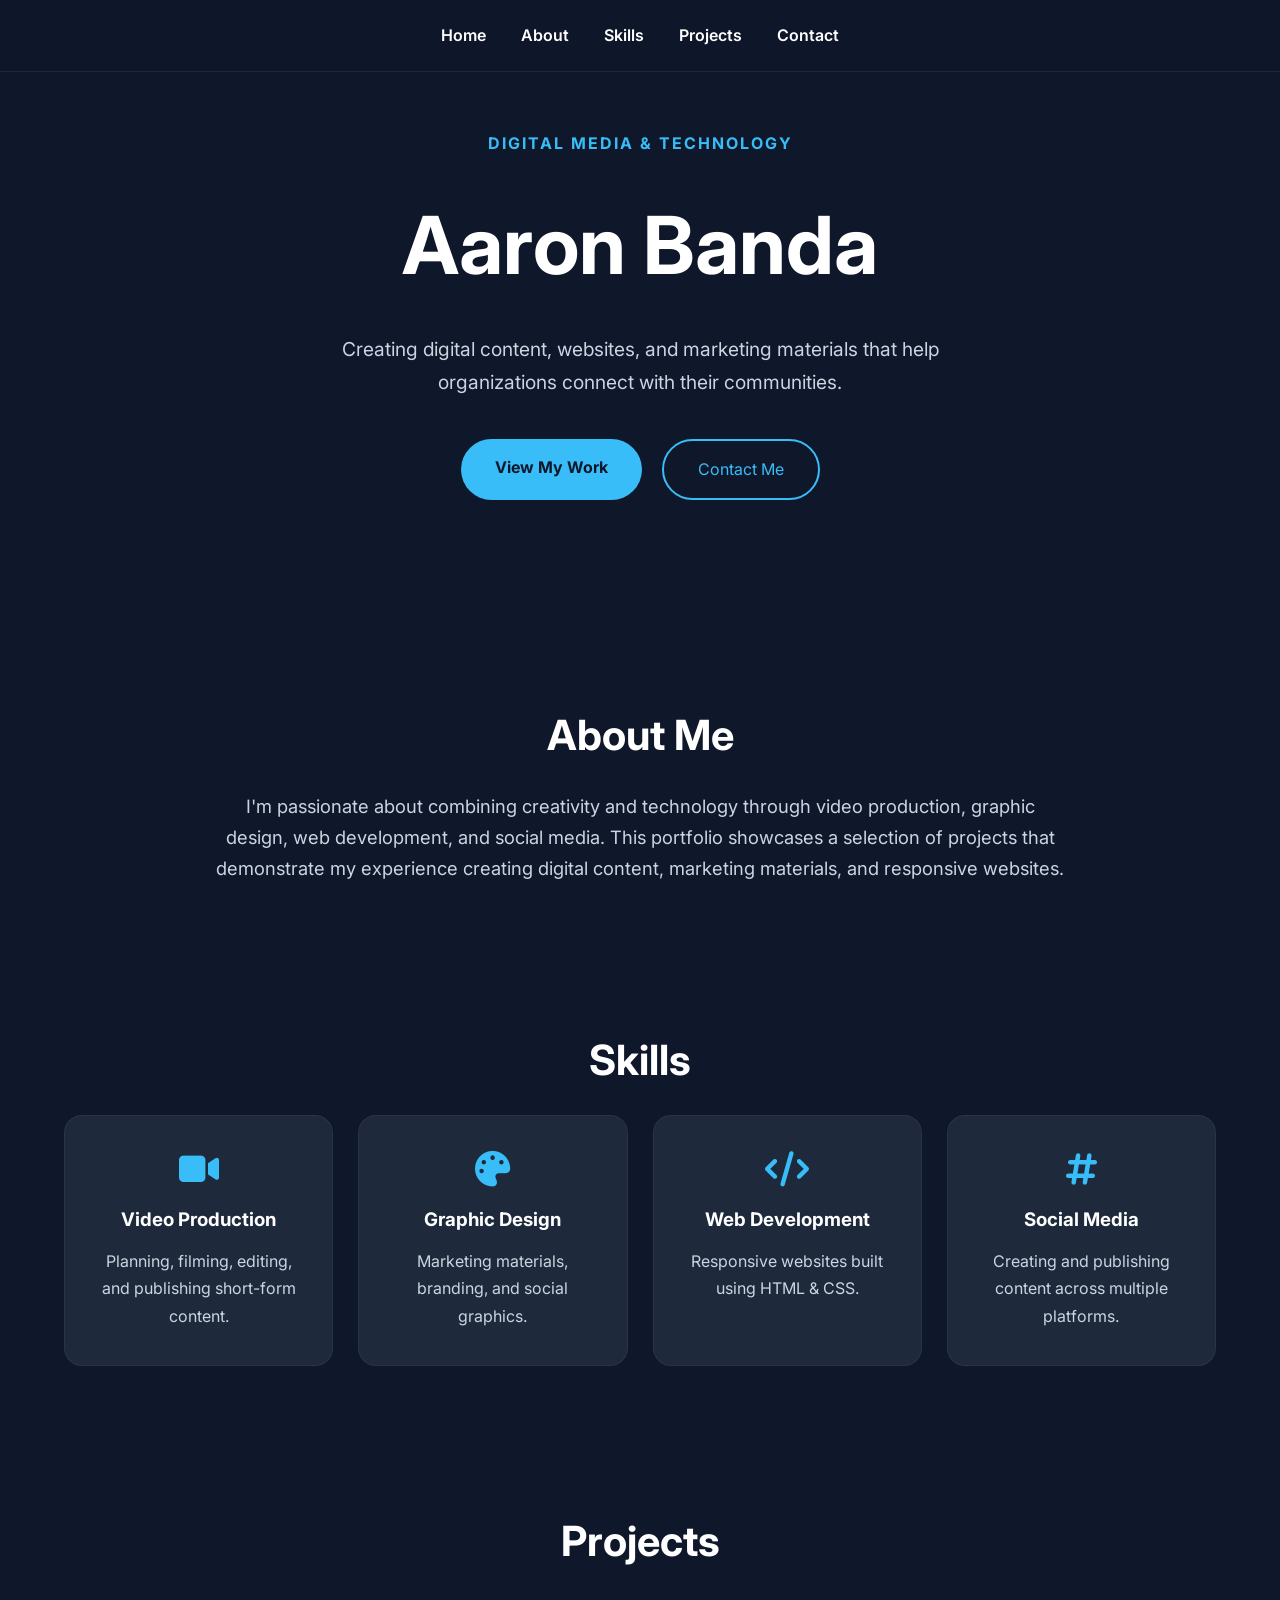
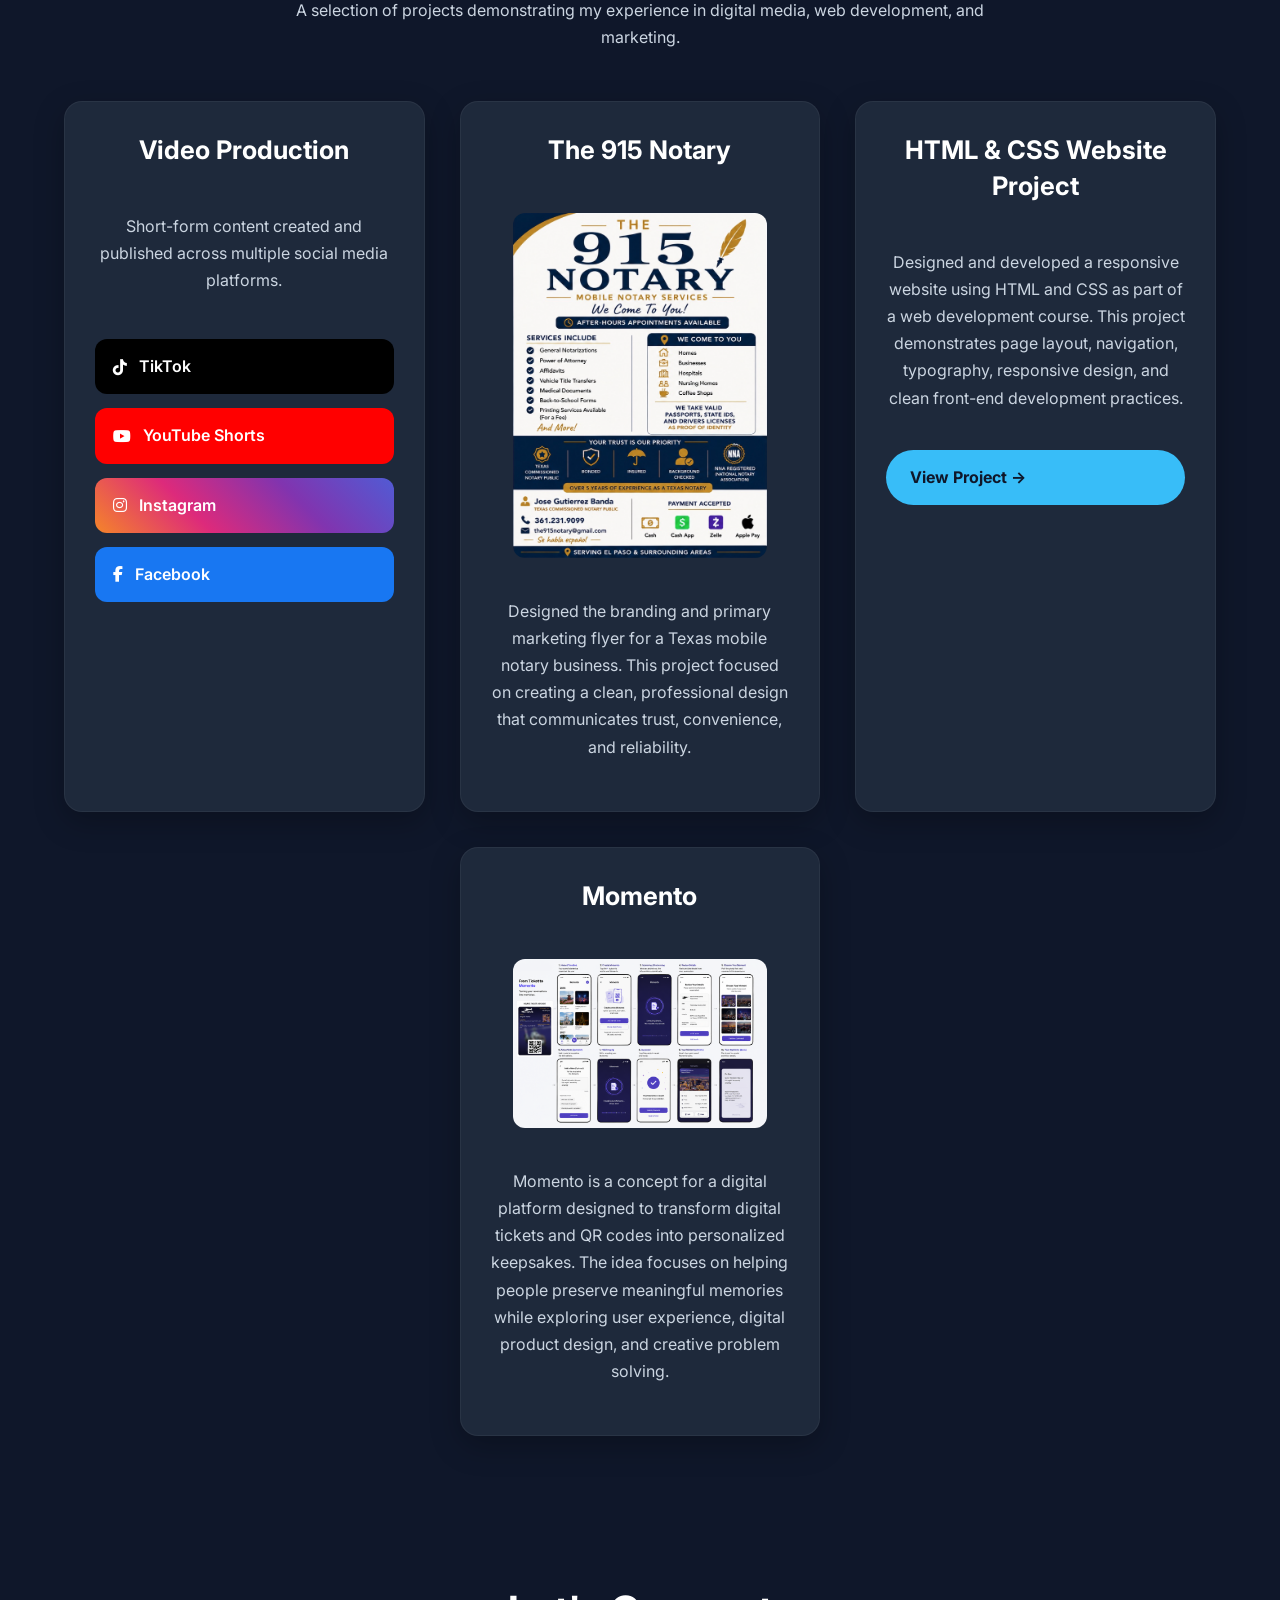
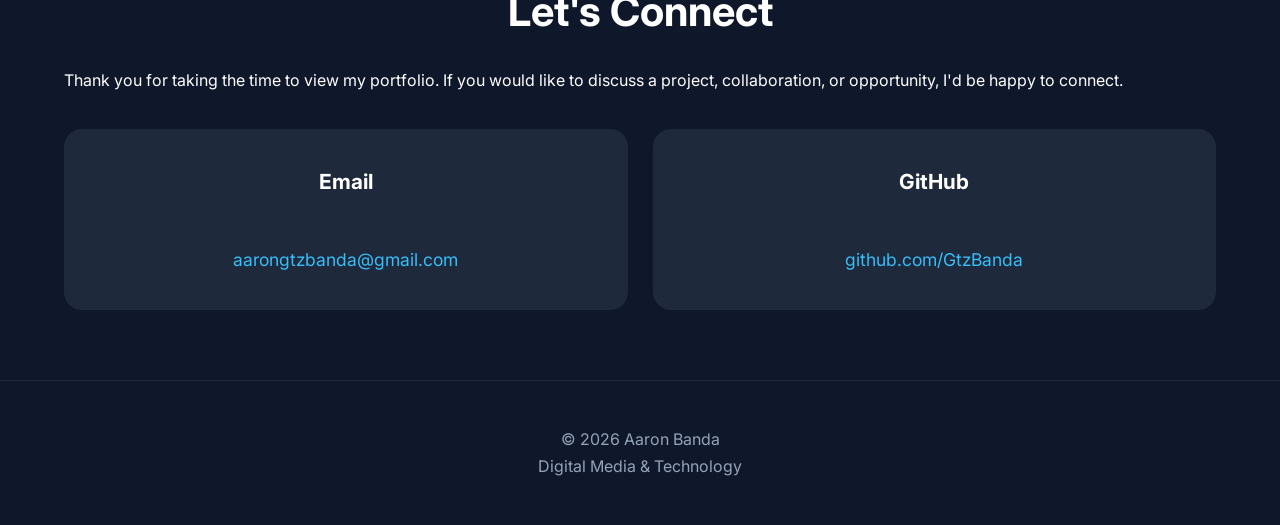
==== index.html @ c4bbfb9a "Final portfolio update" ====
<!DOCTYPE html>
<html lang="en">

<head>

    <meta charset="UTF-8">
    <meta name="viewport" content="width=device-width, initial-scale=1.0">

    <title>Aaron Banda | Digital Media & Technology</title>

    <link rel="stylesheet" href="style.css">

    <!-- Google Font -->
    <link rel="preconnect" href="https://fonts.googleapis.com">
    <link rel="preconnect" href="https://fonts.gstatic.com" crossorigin>

    <link href="https://fonts.googleapis.com/css2?family=Inter:wght@300;400;500;600;700;800&display=swap" rel="stylesheet">

    <!-- Font Awesome -->
    <link rel="stylesheet"
        href="https://cdnjs.cloudflare.com/ajax/libs/font-awesome/6.7.2/css/all.min.css">

</head>

<body>

<header>

    <nav class="navbar">

        <ul class="nav-links">

            <li><a href="#home">Home</a></li>

            <li><a href="#about">About</a></li>

            <li><a href="#skills">Skills</a></li>

            <li><a href="#projects">Projects</a></li>

            <li><a href="#contact">Contact</a></li>

        </ul>

    </nav>

</header>


<!-- ========================= -->
<!-- HERO -->
<!-- ========================= -->

<section id="home" class="hero">

    <div class="hero-content">

        <p class="hero-tag">

            DIGITAL MEDIA & TECHNOLOGY

        </p>

        <h1>

            Aaron Banda

        </h1>

        <p class="hero-description">

            Creating digital content, websites, and marketing materials
            that help organizations connect with their communities.

        </p>

        <div class="hero-buttons">

            <a href="#projects" class="btn-primary">

                View My Work

            </a>

            <a href="#contact" class="btn-secondary">

                Contact Me

            </a>

        </div>

    </div>

</section>


<!-- ========================= -->
<!-- ABOUT -->
<!-- ========================= -->

<section id="about" class="section">

    <div class="container">

        <h2>

            About Me

        </h2>

        <p class="about-text">

            I'm passionate about combining creativity and technology
            through video production, graphic design, web development,
            and social media. This portfolio showcases a selection of
            projects that demonstrate my experience creating digital
            content, marketing materials, and responsive websites.

        </p>

    </div>

</section>


<!-- ========================= -->
<!-- SKILLS -->
<!-- ========================= -->

<section id="skills" class="section">

<div class="container">

<h2>

Skills

</h2>

<div class="skills-grid">

<div class="skill-card">

<i class="fa-solid fa-video"></i>

<h3>Video Production</h3>

<p>

Planning, filming, editing,
and publishing short-form content.

</p>

</div>

<div class="skill-card">

<i class="fa-solid fa-palette"></i>

<h3>Graphic Design</h3>

<p>

Marketing materials,
branding, and social graphics.

</p>

</div>

<div class="skill-card">

<i class="fa-solid fa-code"></i>

<h3>Web Development</h3>

<p>

Responsive websites
built using HTML & CSS.

</p>

</div>

<div class="skill-card">

<i class="fa-solid fa-hashtag"></i>

<h3>Social Media</h3>

<p>

Creating and publishing
content across multiple platforms.

</p>

</div>

</div>

</div>

</section>


<!-- ========================= -->
<!-- PROJECTS -->
<!-- ========================= -->

<section id="projects" class="section">

<div class="container">

<h2>

Projects

</h2>

<p class="section-intro">

A selection of projects demonstrating my experience
in digital media, web development, and marketing.

</p>

<div class="projects-grid">

<!-- VIDEO PROJECT -->

<div class="project-card">

<h3>

 Video Production

</h3>

<p>

Short-form content created and published across
multiple social media platforms.

</p>

<div class="platform-links">

<a class="tiktok"
href="https://www.tiktok.com/@aaronbanda10/video/7492955878044323102"
target="_blank">

<i class="fa-brands fa-tiktok"></i>

TikTok

</a>

<a class="youtube"
href="https://www.youtube.com/shorts/7Bnrv70M-OU"
target="_blank">

<i class="fa-brands fa-youtube"></i>

YouTube Shorts

</a>

<a class="instagram"
href="https://www.instagram.com/tv/CZaJv6SqbjF/"
target="_blank">

<i class="fa-brands fa-instagram"></i>

Instagram

</a>

<a class="facebook"
href="https://www.facebook.com/gutierrezbanda/videos/juanes-la-camisa-negra-juanes-lacamisanegra-guitarcover-basscover-ukulelecover-a/296521766412196/?mibextid=wwXIfr&rdid=jMNArOCUU3RMzZvc"
target="_blank">

<i class="fa-brands fa-facebook-f"></i>

Facebook

</a>

</div>

</div>
<!-- ========================= -->
<!-- THE 915 NOTARY -->
<!-- ========================= -->

<div class="project-card">

    <h3>

        The 915 Notary

    </h3>

    <img src="images/graphics/notary-flyer.jpg"
     class="project-image preview-image"
     alt="The 915 Notary Flyer">

    <p>

        Designed the branding and primary marketing
        flyer for a Texas mobile notary business.
        This project focused on creating a clean,
        professional design that communicates trust,
        convenience, and reliability.

    </p>

</div>


<!-- ========================= -->
<!-- PERSONAL LANDING PAGE -->
<!-- ========================= -->

<div class="project-card">

    <h3>

        HTML & CSS Website Project

    </h3>

    <p>

        Designed and developed a responsive website using HTML and CSS as part of a web development course. This project demonstrates page layout, navigation, typography, responsive design, and clean front-end development practices.
        
        </p>

    <a
        class="project-button"
        href="https://gtzbanda.github.io/cmpa-3304-portfolio/week-04-exercise-02/"
        target="_blank">

        View Project →

    </a>

</div>


<!-- ========================= -->
<!-- MUSIC KNOWLEDGE BASE -->
<!-- ========================= -->

<div class="project-card">

    <h3>

        Momento

    </h3>

    <img src="images/graphics/momento-project.jpg"
     class="project-image preview-image"
     alt="Momento Project">

    <p>

        Momento is a concept for a digital platform designed to transform digital tickets and QR codes into personalized keepsakes. The idea focuses on helping people preserve meaningful memories while exploring user experience, digital product design, and creative problem solving.

    </p>

</div>

</div>

</div>

</section>


<!-- ========================= -->
<!-- CONTACT -->
<!-- ========================= -->

<section
id="contact"
class="section">

<div class="container">

<h2>

Let's Connect

</h2>

<p>

Thank you for taking the time to
view my portfolio.

If you would like to discuss a project,
collaboration, or opportunity,
I'd be happy to connect.

</p>

<div class="contact-links">

<p>

<strong>Email</strong><br>

<a href="mailto:"aarongtzbanda@gmail.com">

aarongtzbanda@gmail.com

</a>

</p>

<p>

<strong>GitHub</strong><br>

<a
href="https://github.com/GtzBanda"
target="_blank">

github.com/GtzBanda

</a>

</p>

</div>

</div>

</section>


<footer>

<div class="container">

<p>

© 2026 Aaron Banda

<br>

Digital Media & Technology

</p>

</div>

</footer>

</section>

<div id="flyerPreview">

    <img
        src="images/graphics/notary-flyer.jpg"
        alt="Preview">

</div>

<script src="script.js"></script>

</body>

</html>
---- style.css ----
/* =====================================================
   AARON BANDA PORTFOLIO
   PART 1
===================================================== */

*{
    margin:0;
    padding:0;
    box-sizing:border-box;
    scroll-behavior:smooth;
}

body{

    font-family:'Inter',sans-serif;

    background:#0f172a;

    color:white;

    line-height:1.7;

}

img{

    display:block;

    max-width:100%;

}

a{

    text-decoration:none;

}

.container{

    width:90%;

    max-width:1200px;

    margin:auto;

}

.section{

    padding:70px 0;

}


/* =========================
   NAVIGATION
========================= */

header{

    position:fixed;

    top:0;

    left:0;

    width:100%;

    z-index:1000;

    background:rgba(15,23,42,.90);

    backdrop-filter:blur(10px);

    border-bottom:1px solid rgba(255,255,255,.08);

}

.navbar{

    max-width:1200px;

    margin:auto;

    display:flex;

    justify-content:center;

    align-items:center;

    padding:22px;

}

.logo{

    font-size:1.4rem;

    font-weight:700;

}

.nav-links{

    display:flex;

    list-style:none;

    gap:35px;

}

.nav-links a{

    color:white;

    transition:.3s;

}

.nav-links a:hover{

    color:#38bdf8;

}


/* =========================
   HERO
========================= */

.hero{

    min-height:70vh;

    display:flex;

    justify-content:center;

    align-items:center;

    text-align:center;

}

.hero-content{

    max-width:760px;

}

.hero-tag{

    color:#38bdf8;

    font-weight:700;

    letter-spacing:2px;

    margin-bottom:20px;

}

.hero h1{

    font-size:5rem;

    margin-bottom:20px;

}

.hero-description{

    color:#cbd5e1;

    font-size:1.2rem;

    margin-bottom:40px;

}


/* =========================
   BUTTONS
========================= */

.hero-buttons{

    display:flex;

    justify-content:center;

    gap:20px;

}

.btn-primary{

    background:#38bdf8;

    color:#0f172a;

    padding:15px 34px;

    border-radius:50px;

    font-weight:700;

    transition:.3s;

}

.btn-primary:hover{

    transform:translateY(-4px);

}

.btn-secondary{

    border:2px solid #38bdf8;

    color:#38bdf8;

    padding:15px 34px;

    border-radius:50px;

    transition:.3s;

}

.btn-secondary:hover{

    background:#38bdf8;

    color:#0f172a;

}


/* =========================
   ABOUT
========================= */

.about-text{

    max-width:850px;

    margin:0 auto;

    text-align:center;

    font-size:1.15rem;

    color:#cbd5e1;

}


/* =========================
   SKILLS
========================= */

.skills-grid{

    display:grid;

    grid-template-columns:repeat(auto-fit,minmax(240px,1fr));

    gap:25px;

}

.skill-card{

    background:#1e293b;

    padding:35px;

    border-radius:18px;

    text-align:center;

    transition:.3s;

}

.skill-card:hover{

    transform:translateY(-8px);

}

.skill-card i{

    font-size:2.2rem;

    color:#38bdf8;

    margin-bottom:18px;

}

.skill-card h3{

    margin-bottom:12px;

}

.skill-card p{

    color:#cbd5e1;

}
/* =========================
   PROJECTS
========================= */

.section-intro{

    color:#cbd5e1;

    max-width:700px;

    margin:0 auto 50px;

    text-align:center;

}

.projects-grid{

    display:grid;

    grid-template-columns:repeat(auto-fit,minmax(340px,1fr));

    gap:35px;

    align-items:stretch;

}
.project-card{

    background:#1e293b;

    border-radius:18px;

    padding:30px;

    display:flex;

    flex-direction:column;

    box-shadow:0 10px 30px rgba(0,0,0,.25);

    transition:.3s;

    overflow: visible;

}

.project-card:hover{

    transform:translateY(-8px) scale(1.03);

    z-index:100;

}

.project-card h3{

    margin-bottom:25px;

    font-size:1.6rem;

    text-align:center;

    line-height:1.4;

}

.project-card p{

    color:#cbd5e1;

    margin:20px 0;

    text-align:center;

}

.project-image{

    width:85%;

    margin:20px auto;

    display:block;

    border-radius:12px;

    transition:transform .35s ease;

    cursor:pointer;

}
.project-image:hover{

    transform:scale(1.4);

    position:relative;

    z-index:999;

    box-shadow:0 20px 40px rgba(0,0,0,.5);

}



/* =========================
   TAGS
========================= */

.project-tags{

    display:flex;

    flex-wrap:wrap;

    gap:10px;

    margin-top:20px;

}

.project-tags span{

    background:#334155;

    padding:8px 14px;

    border-radius:30px;

    font-size:.85rem;

}


/* =========================
   SOCIAL BUTTONS
========================= */

.platform-links{

    display:flex;

    flex-direction:column;
    
    

    gap:14px;

    margin-top:25px;

}

.platform-links a{

    display:flex;

    align-items:center;

    gap:12px;

    color:white;

    padding:14px 18px;

    border-radius:12px;

    font-weight:600;

    transition:.25s;

}

.platform-links a:hover{

    transform:translateX(8px);

}

.tiktok{

    background:#000000;

}

.youtube{

    background:#ff0000;

}

.instagram{

    background:linear-gradient(
        45deg,
        #f58529,
        #dd2a7b,
        #8134af,
        #515bd4
    );

}

.facebook{

    background:#1877F2;

}


/* =========================
   WEBSITE BUTTONS
========================= */

.project-button{

    display:inline-block;

    margin-top:18px;

    background:#38bdf8;

    color:#0f172a;

    padding:14px 24px;

    border-radius:40px;

    font-weight:700;

    transition:.3s;

}

.project-button:hover{

    transform:translateY(-4px);

}


/* =========================
   CONTACT
========================= */

.contact-links{

    margin-top:35px;

    display:grid;

    grid-template-columns:repeat(auto-fit,minmax(250px,1fr));

    gap:25px;

}

.contact-links p{

    background:#1e293b;

    padding:35px;

    border-radius:18px;

    text-align:center;

}

.contact-links strong{

    display:block;

    margin-bottom:18px;

    font-size:1.3rem;

}

.contact-links a{

    color:#38bdf8;

    text-decoration:none;

    font-size:1.1rem;

}

.contact-links a{

    color:#38bdf8;

}


/* =========================
   FOOTER
========================= */

footer{

    text-align:center;

    padding:45px 20px;

    border-top:1px solid rgba(255,255,255,.08);

    color:#94a3b8;

}


/* =========================
   MOBILE
========================= */

@media (max-width:900px){

    .navbar{

        flex-direction:column;

        gap:20px;

    }

    .nav-links{

        flex-wrap:wrap;

        justify-content:center;

        gap:18px;

    }

    .hero h1{

        font-size:3rem;

    }

    .hero-buttons{

        flex-direction:column;

    }

    .projects-grid{

        grid-template-columns:1fr;

    }

    .skills-grid{

        grid-template-columns:1fr;

    }

    .contact-links{

        grid-template-columns:1fr;

    }

}
/* ==========================================
   FINAL POLISH
========================================== */

html{

    scroll-padding-top:90px;

}

h2{

    font-size:2.6rem;

    margin-bottom:20px;

    position:relative;

    display:inline-block;

    text-align:center;

    width:100%;

}

    content:"";

    position:absolute;

    left:0;

    bottom:-8px;

    width:70px;

    height:4px;

    background:#38bdf8;

    border-radius:20px;

}

.section{

    animation:fadeUp .8s ease;

}

@keyframes fadeUp{

    from{

        opacity:0;

        transform:translateY(30px);

    }

    to{

        opacity:1;

        transform:translateY(0);

    }

}

.project-card,
.skill-card{

    border:1px solid rgba(255,255,255,.05);

}

.project-card:hover,
.skill-card:hover{

    box-shadow:0 20px 40px rgba(0,0,0,.35);

}

.nav-links a{

    font-weight:600;

}

.hero-description{

    max-width:650px;

    margin:auto;

}

.hero-buttons{

    margin-top:40px;

}

.project-card img{

    transition:.3s;

}

.project-card:hover img{

    transform:scale(1.02);

}

::selection{

    background:#38bdf8;

    color:#0f172a;

}
.projects-grid .project-card:last-child{

    grid-column:2;

}

#flyerPreview{

    display:none;

    position:fixed;

    top:0;
    left:0;

    width:100%;
    height:100%;

    background:rgba(0,0,0,.8);

    justify-content:center;

    align-items:center;

    z-index:99999;

    pointer-events:none;

}

#flyerPreview img{

    width:70%;

    max-width:900px;

    max-height:90vh;

    object-fit:contain;

    border-radius:12px;

    box-shadow:0 20px 60px rgba(0,0,0,.6);

}
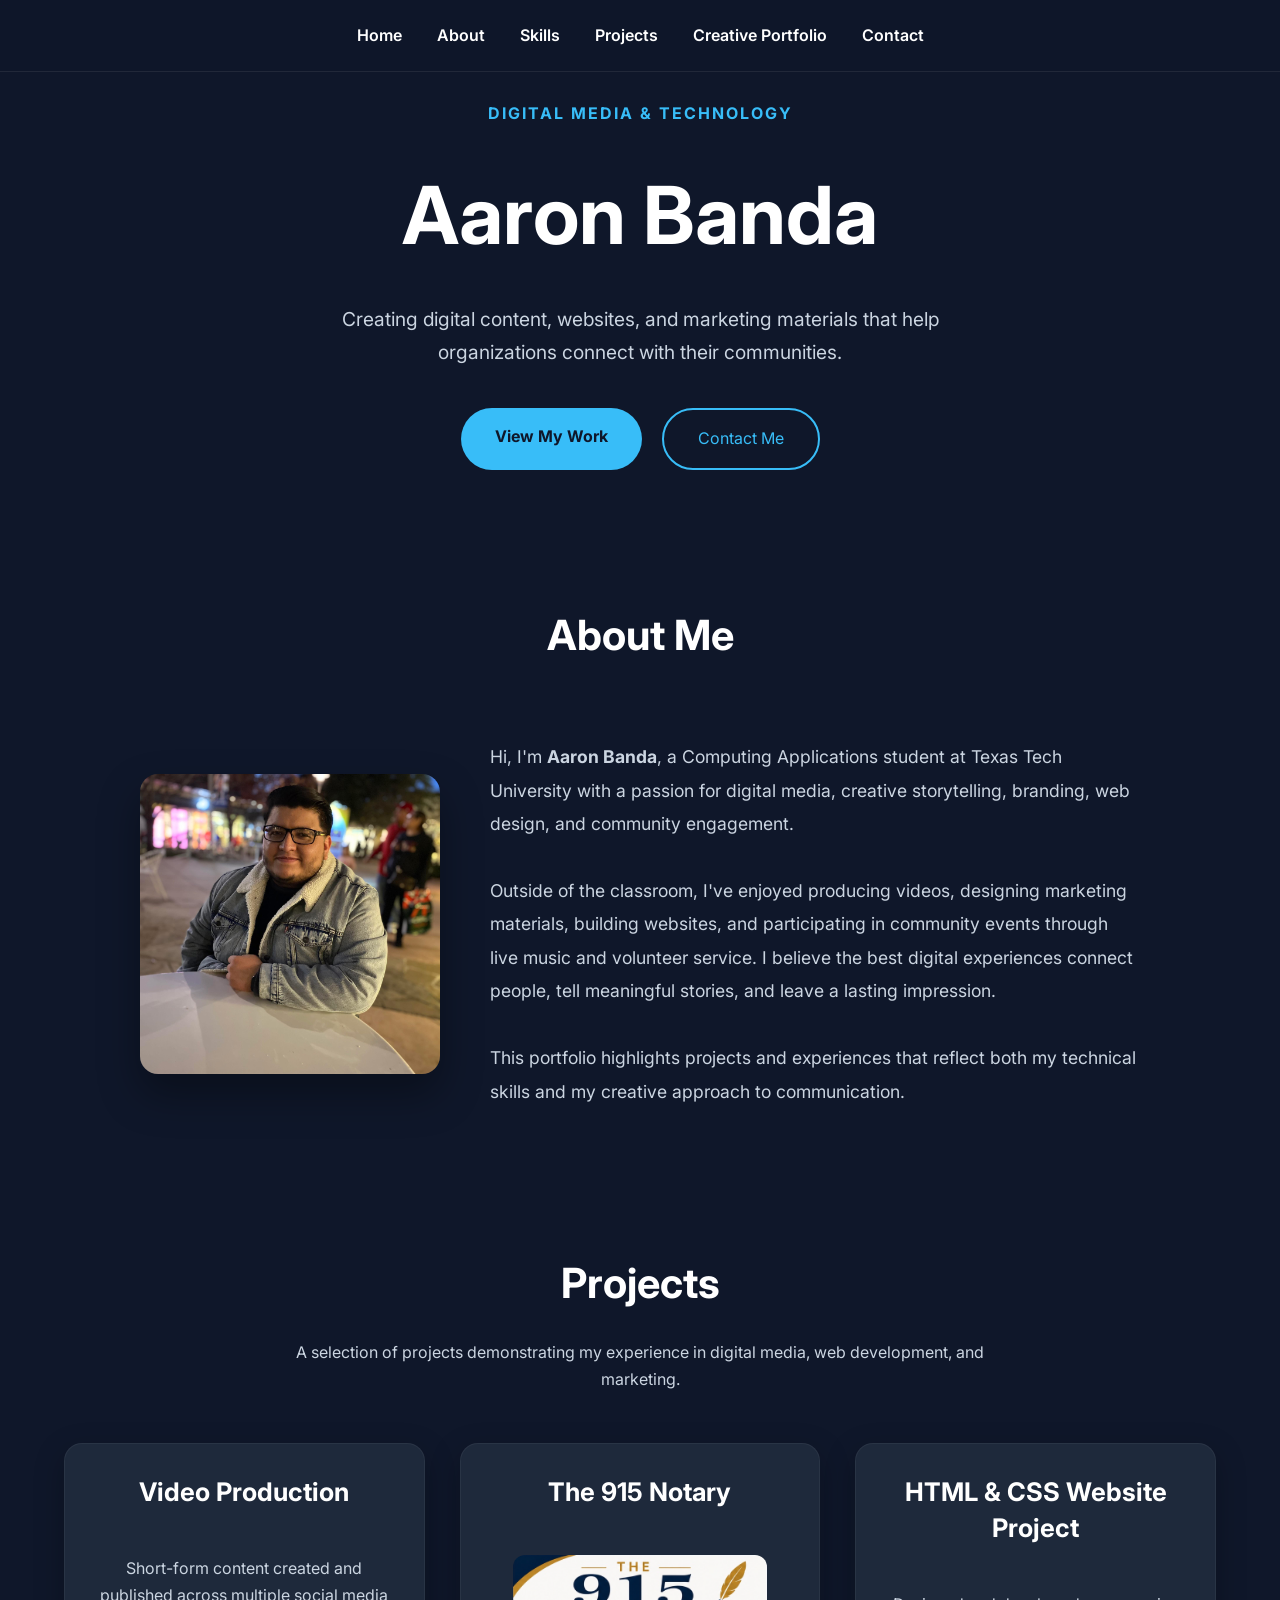
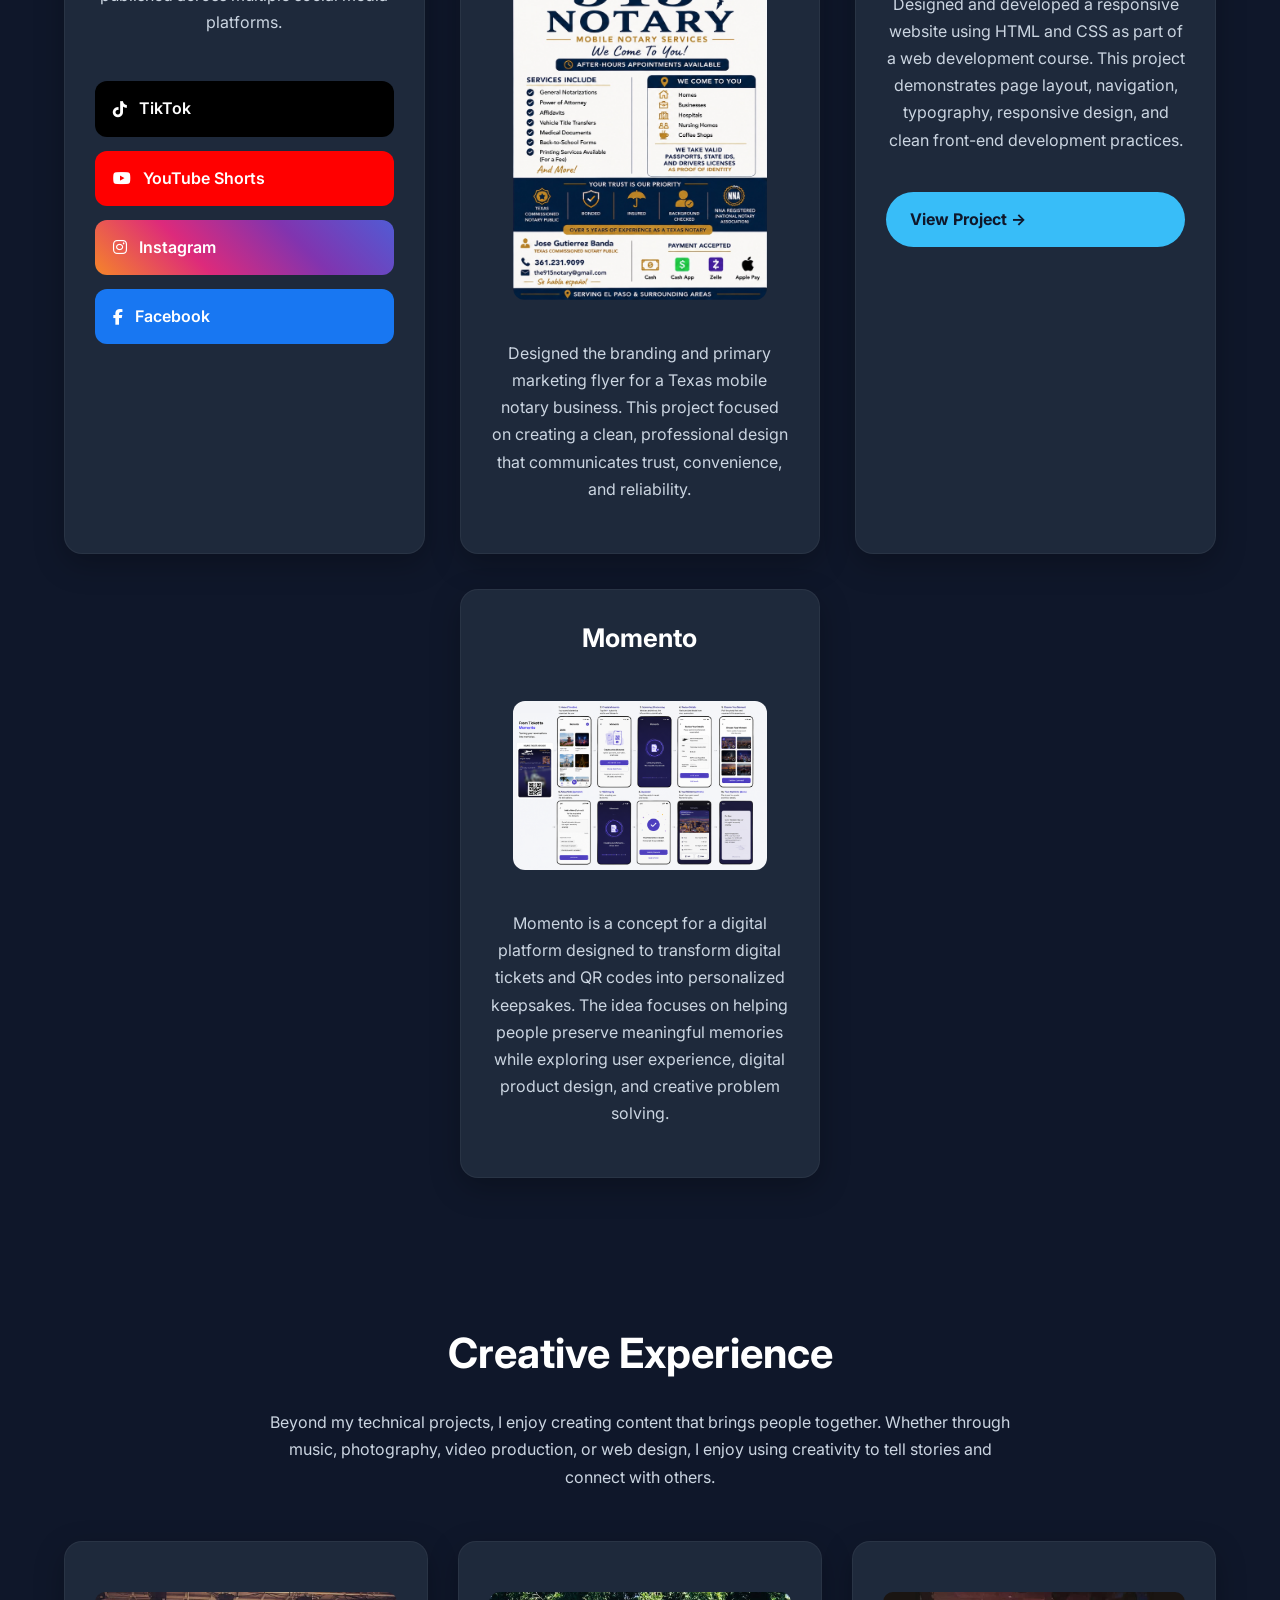
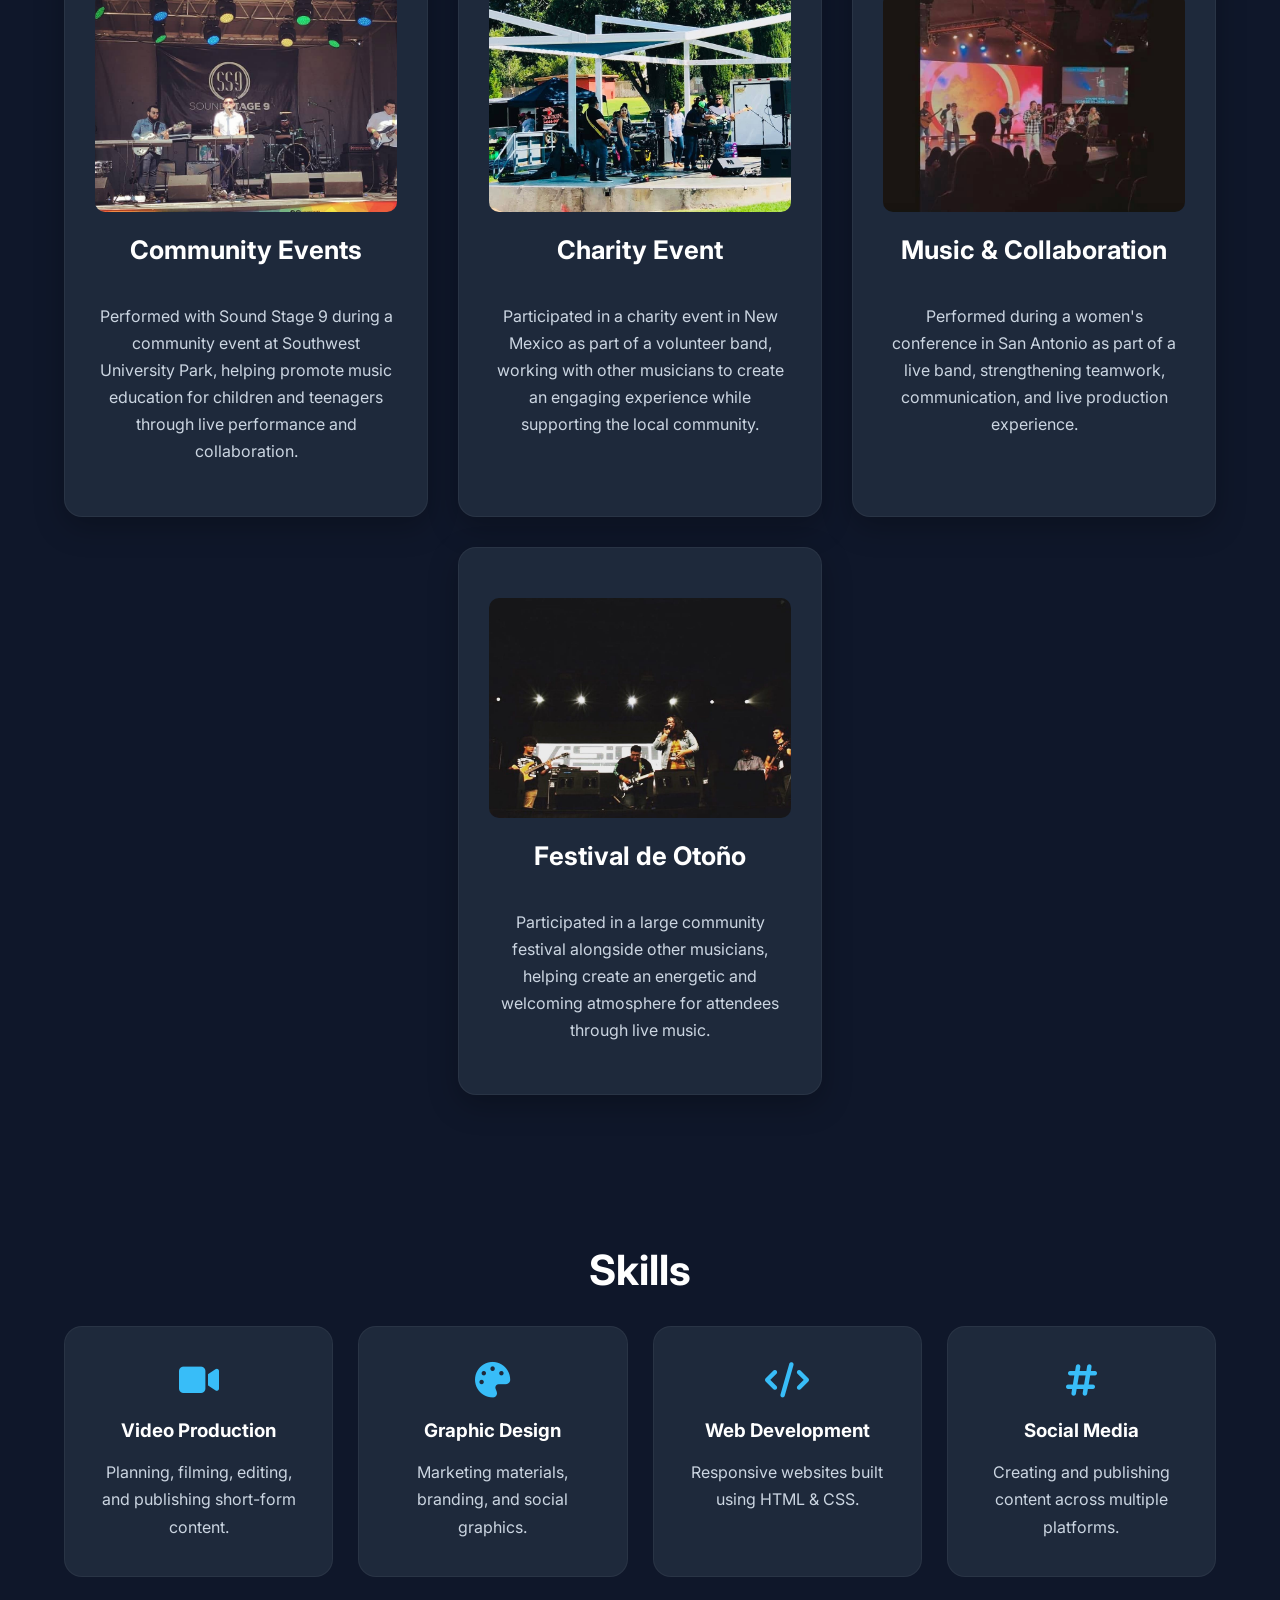
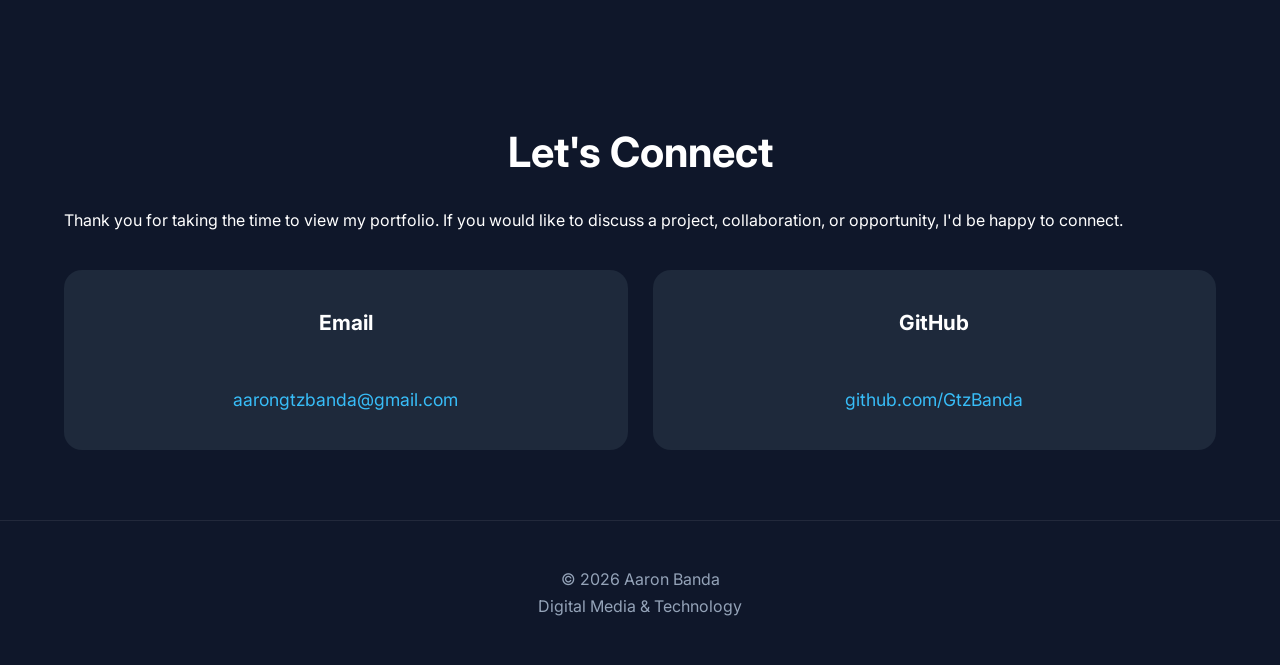
==== commit ba6e818c: "Updated portfolio" ====
--- a/index.html
+++ b/index.html
@@ -38,6 +38,8 @@
 
             <li><a href="#projects">Projects</a></li>
 
+            <li><a href="#creative">Creative Portfolio</a></li>
+
             <li><a href="#contact">Contact</a></li>
 
         </ul>
@@ -103,108 +105,42 @@
 
     <div class="container">
 
-        <h2>
-
-            About Me
-
-        </h2>
-
-        <p class="about-text">
-
-            I'm passionate about combining creativity and technology
-            through video production, graphic design, web development,
-            and social media. This portfolio showcases a selection of
-            projects that demonstrate my experience creating digital
-            content, marketing materials, and responsive websites.
-
-        </p>
+        <h2>About Me</h2>
+
+        <div class="about-content">
+
+            <div class="about-image">
+
+                <img src="images/graphics/profile-pci.JPG" alt="Aaron Banda">
+
+            </div>
+
+            <div class="about-info">
+
+                <p class="about-text">
+
+                    Hi, I'm <strong>Aaron Banda</strong>, a Computing Applications student at Texas Tech University with a passion for digital media, creative storytelling, branding, web design, and community engagement.
+
+                    <br><br>
+
+                    Outside of the classroom, I've enjoyed producing videos, designing marketing materials, building websites, and participating in community events through live music and volunteer service. I believe the best digital experiences connect people, tell meaningful stories, and leave a lasting impression.
+
+                    <br><br>
+
+                    This portfolio highlights projects and experiences that reflect both my technical skills and my creative approach to communication.
+
+                </p>
+
+            </div>
+
+        </div>
 
     </div>
 
 </section>
 
 
-<!-- ========================= -->
-<!-- SKILLS -->
-<!-- ========================= -->
-
-<section id="skills" class="section">
-
-<div class="container">
-
-<h2>
-
-Skills
-
-</h2>
-
-<div class="skills-grid">
-
-<div class="skill-card">
-
-<i class="fa-solid fa-video"></i>
-
-<h3>Video Production</h3>
-
-<p>
-
-Planning, filming, editing,
-and publishing short-form content.
-
-</p>
-
-</div>
-
-<div class="skill-card">
-
-<i class="fa-solid fa-palette"></i>
-
-<h3>Graphic Design</h3>
-
-<p>
-
-Marketing materials,
-branding, and social graphics.
-
-</p>
-
-</div>
-
-<div class="skill-card">
-
-<i class="fa-solid fa-code"></i>
-
-<h3>Web Development</h3>
-
-<p>
-
-Responsive websites
-built using HTML & CSS.
-
-</p>
-
-</div>
-
-<div class="skill-card">
-
-<i class="fa-solid fa-hashtag"></i>
-
-<h3>Social Media</h3>
-
-<p>
-
-Creating and publishing
-content across multiple platforms.
-
-</p>
-
-</div>
-
-</div>
-
-</div>
-
-</section>
+
 
 
 <!-- ========================= -->
@@ -381,7 +317,182 @@
 
 </section>
 
-
+<!-- ========================= -->
+<!-- CREATIVE PORTFOLIO -->
+<!-- ========================= -->
+<section id="creative" class="section">
+
+    <div class="container">
+
+        <h2>Creative Experience</h2>
+
+        <p class="section-intro">
+            Beyond my technical projects, I enjoy creating content that brings people together. Whether through music, photography, video production, or web design, I enjoy using creativity to tell stories and connect with others.
+        </p>
+
+        <div class="projects-grid">
+
+            <!-- PROFILE -->
+
+            
+
+            <!-- STAGE 9 -->
+
+            <div class="project-card">
+
+                <img src="images/graphics/stage9-chihuahuas.JPG"
+                    class="project-image"
+                    alt="Stage 9">
+
+                <h3>Community Events</h3>
+
+                <p>
+                    Performed with Sound Stage 9 during a community event at Southwest University Park, helping promote music education for children and teenagers through live performance and collaboration.
+                </p>
+
+            </div>
+
+            <!-- CHARITY -->
+
+            <div class="project-card">
+
+                <img src="images/graphics/charity-event.JPG"
+                    class="project-image"
+                    alt="Charity Event">
+
+                <h3>Charity Event</h3>
+
+                <p>
+                    Participated in a charity event in New Mexico as part of a volunteer band, working with other musicians to create an engaging experience while supporting the local community.
+                </p>
+
+            </div>
+
+            <!-- WOMEN'S CONFERENCE -->
+
+            <div class="project-card">
+
+                <img src="images/graphics/church-shot.JPG"
+                    class="project-image"
+                    alt="Women's Conference">
+
+                <h3>Music & Collaboration</h3>
+
+                <p>
+                    Performed during a women's conference in San Antonio as part of a live band, strengthening teamwork, communication, and live production experience.
+                </p>
+
+            </div>
+
+            <!-- FESTIVAL -->
+
+            <div class="project-card">
+
+                <img src="images/graphics/festival.JPG"
+                    class="project-image"
+                    alt="Festival">
+
+                <h3>Festival de Otoño</h3>
+
+                <p>
+                    Participated in a large community festival alongside other musicians, helping create an energetic and welcoming atmosphere for attendees through live music.
+                </p>
+
+            </div>
+
+
+
+     
+
+        </div>
+
+    </div>
+
+</section>
+
+<!-- ========================= -->
+<!-- SKILLS -->
+<!-- ========================= -->
+
+<section id="skills" class="section">
+
+    <div class="container">
+    
+    <h2>
+    
+    Skills
+    
+    </h2>
+    
+    <div class="skills-grid">
+    
+    <div class="skill-card">
+    
+    <i class="fa-solid fa-video"></i>
+    
+    <h3>Video Production</h3>
+    
+    <p>
+    
+    Planning, filming, editing,
+    and publishing short-form content.
+    
+    </p>
+    
+    </div>
+    
+    <div class="skill-card">
+    
+    <i class="fa-solid fa-palette"></i>
+    
+    <h3>Graphic Design</h3>
+    
+    <p>
+    
+    Marketing materials,
+    branding, and social graphics.
+    
+    </p>
+    
+    </div>
+    
+    <div class="skill-card">
+    
+    <i class="fa-solid fa-code"></i>
+    
+    <h3>Web Development</h3>
+    
+    <p>
+    
+    Responsive websites
+    built using HTML & CSS.
+    
+    </p>
+    
+    </div>
+    
+    <div class="skill-card">
+    
+    <i class="fa-solid fa-hashtag"></i>
+    
+    <h3>Social Media</h3>
+    
+    <p>
+    
+    Creating and publishing
+    content across multiple platforms.
+    
+    </p>
+    
+    </div>
+    
+    </div>
+    
+    </div>
+    
+    </section>
+
+    
 <!-- ========================= -->
 <!-- CONTACT -->
 <!-- ========================= -->
--- a/style.css
+++ b/style.css
@@ -132,7 +132,7 @@
 
 .hero{
 
-    min-height:70vh;
+    padding:100px 0 60px;
 
     display:flex;
 
@@ -849,4 +849,122 @@
 
     box-shadow:0 20px 60px rgba(0,0,0,.6);
 
+}
+
+/* ========================= */
+/* CREATIVE PORTFOLIO */
+/* ========================= */
+
+#creative .projects-grid{
+
+    display:grid;
+
+    grid-template-columns:repeat(auto-fit,minmax(300px,1fr));
+
+    gap:30px;
+
+    margin-top:50px;
+
+}
+
+#creative .project-card{
+
+    display:flex;
+
+    flex-direction:column;
+
+    justify-content:flex-start;
+
+    overflow:hidden;
+
+}
+
+#creative .project-image{
+
+    width:100%;
+
+    height:220px;
+
+    object-fit:cover;
+
+    border-radius:10px;
+
+    margin-bottom:20px;
+
+}
+
+#creative h3{
+
+    margin-bottom:15px;
+
+}
+
+#creative p{
+
+    line-height:1.7;
+
+}
+
+#creative .section-intro{
+
+    max-width:750px;
+
+    margin:0 auto;
+
+}
+
+/* ========================= */
+/* ABOUT ME */
+/* ========================= */
+
+.about-content{
+
+    display:flex;
+
+    align-items:center;
+
+    justify-content:center;
+
+    gap:50px;
+
+    margin-top:50px;
+
+    flex-wrap:wrap;
+
+}
+
+.about-image img{
+
+    width:300px;
+
+    border-radius:18px;
+
+    box-shadow:0 20px 40px rgba(0,0,0,.35);
+
+}
+
+.about-info{
+
+    max-width:650px;
+
+}
+
+.about-text{
+
+    text-align:left;
+
+    line-height:1.9;
+
+    font-size:1.1rem;
+
+}
+
+@media(max-width:768px){
+
+    .about-text{
+
+        text-align:center;
+
+    }
+
 }
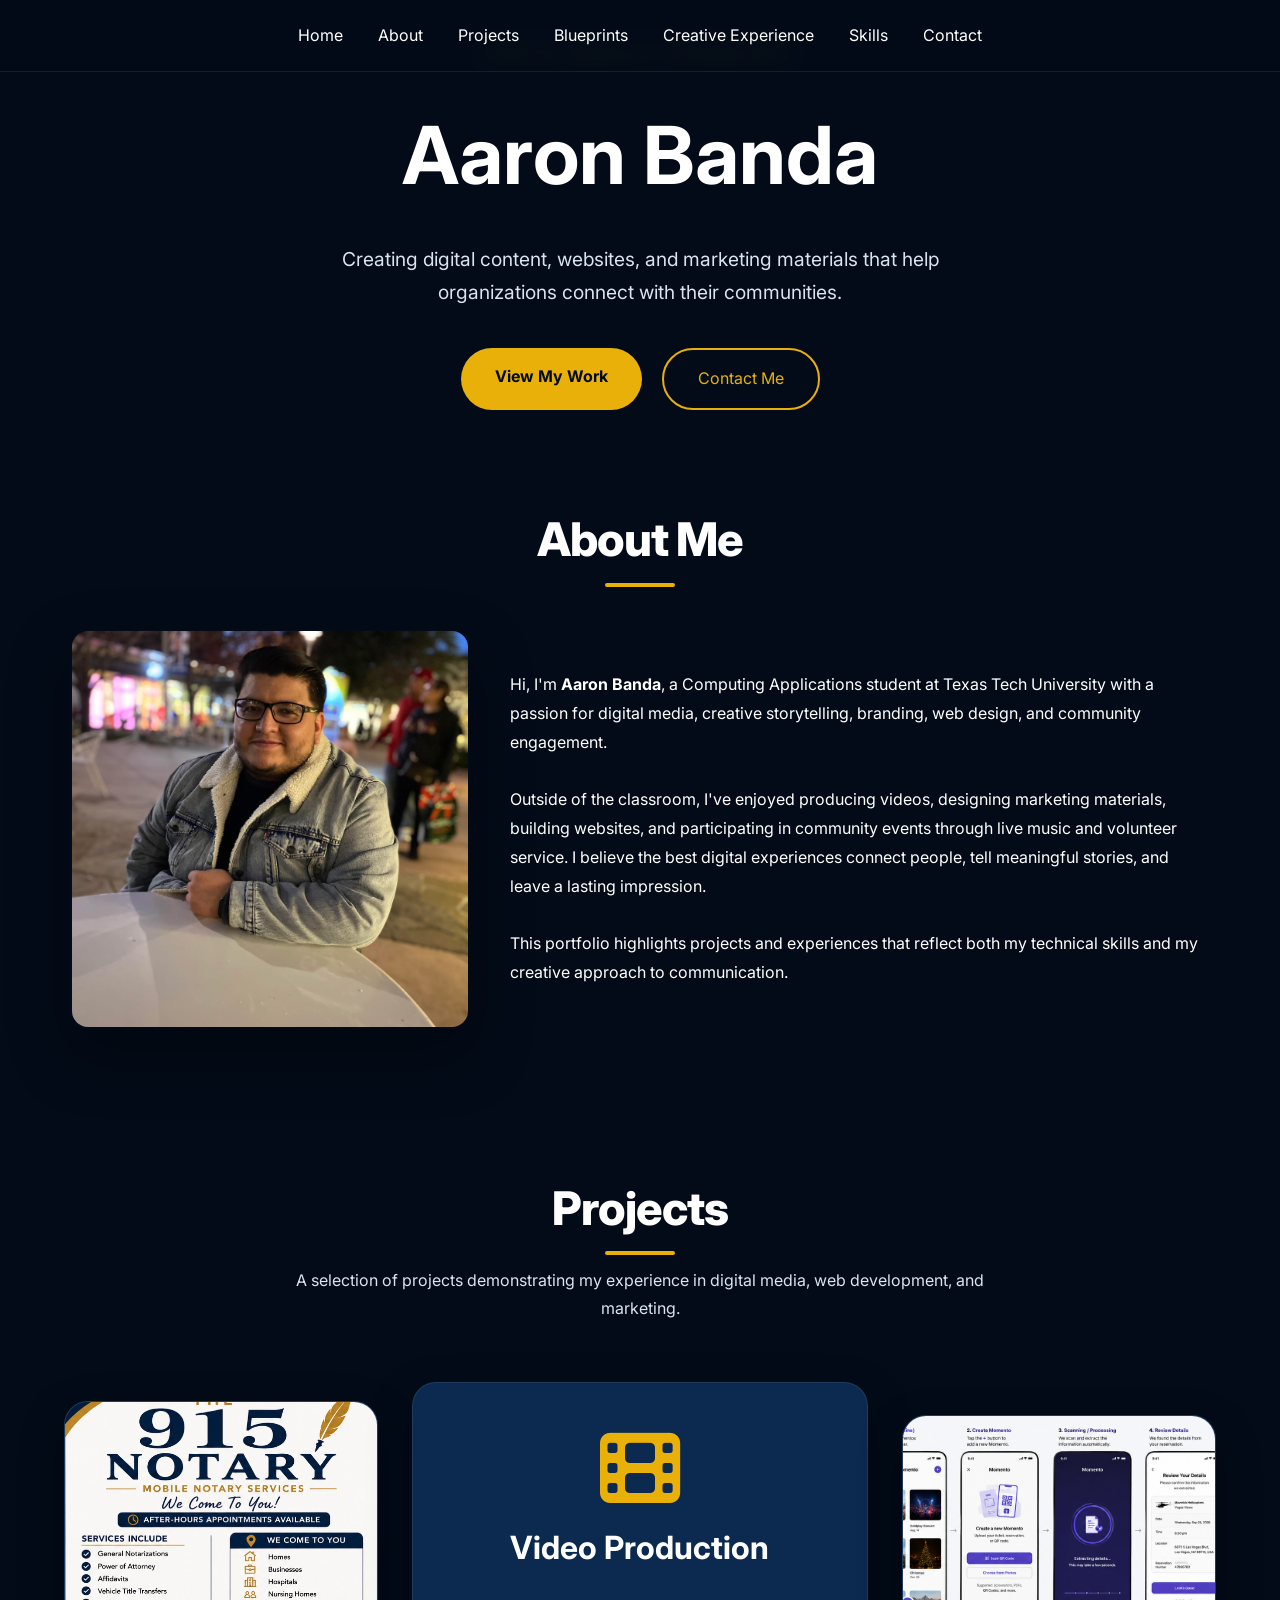
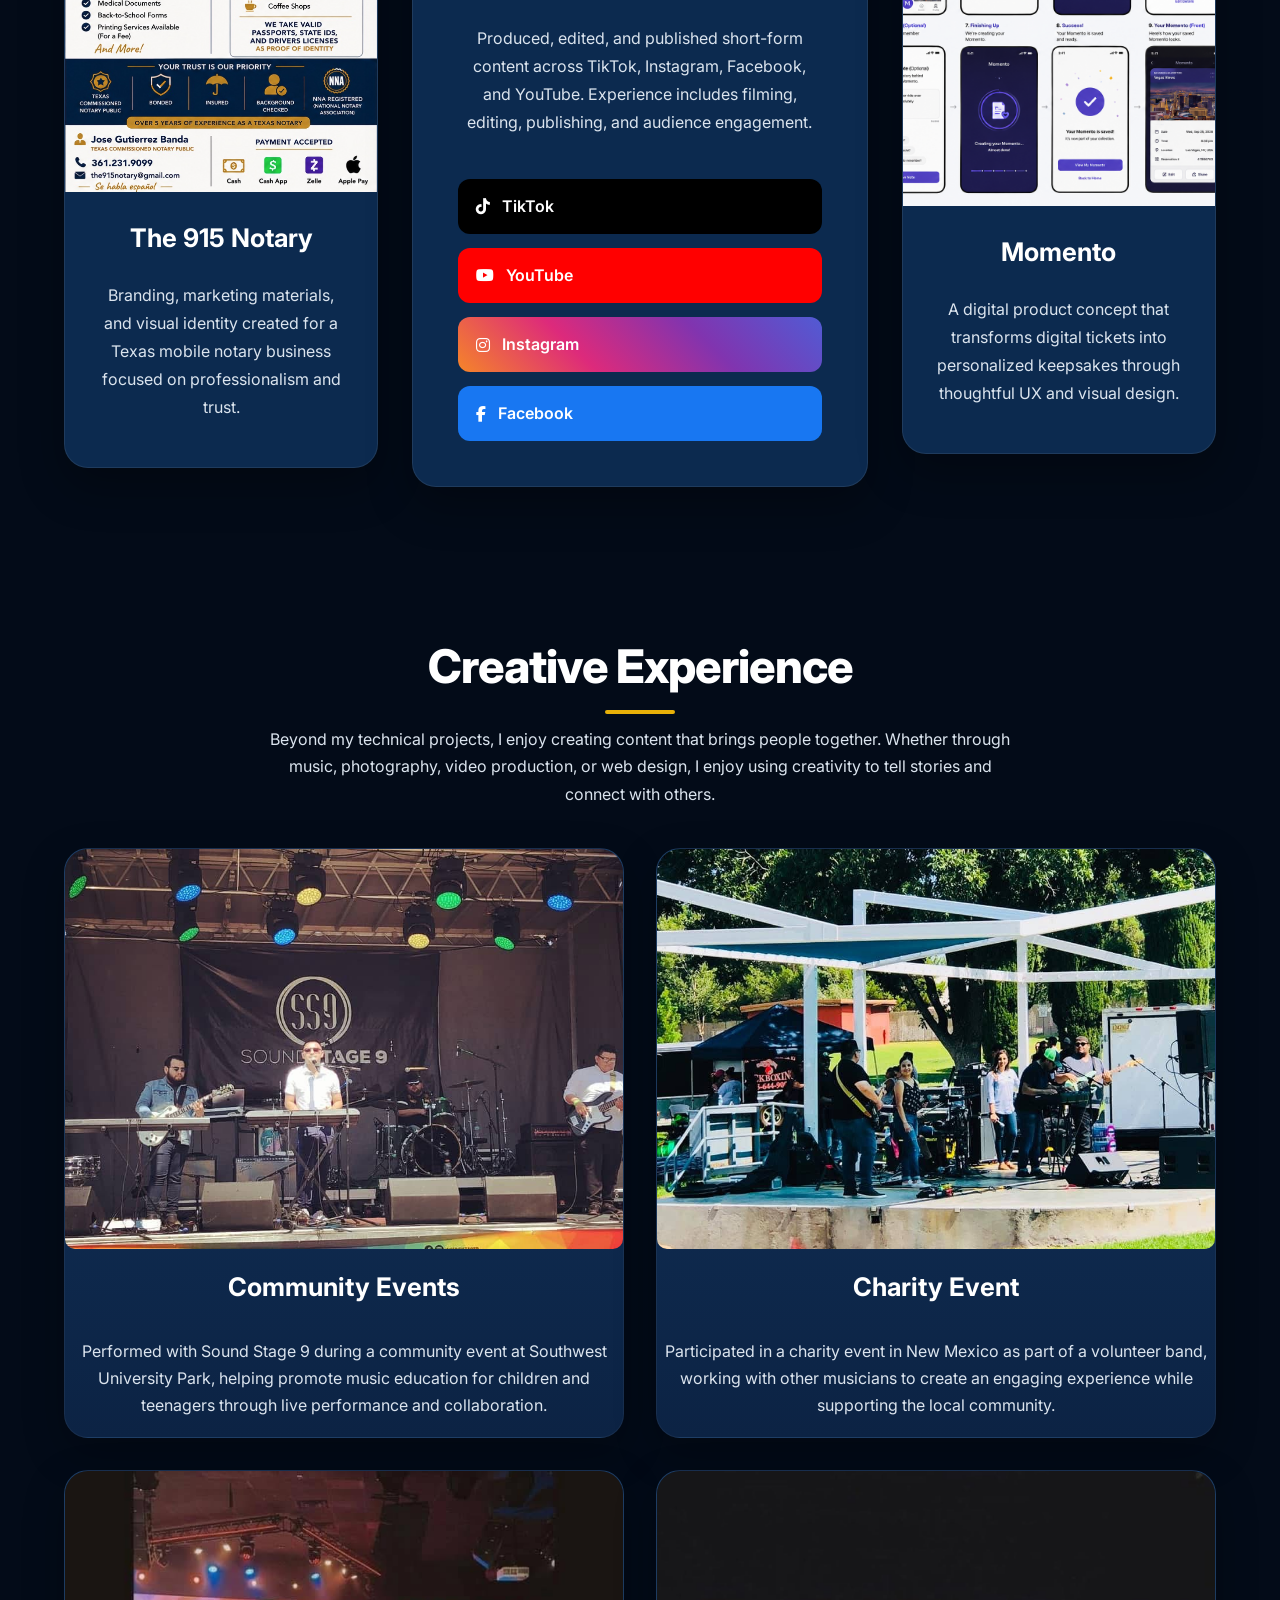
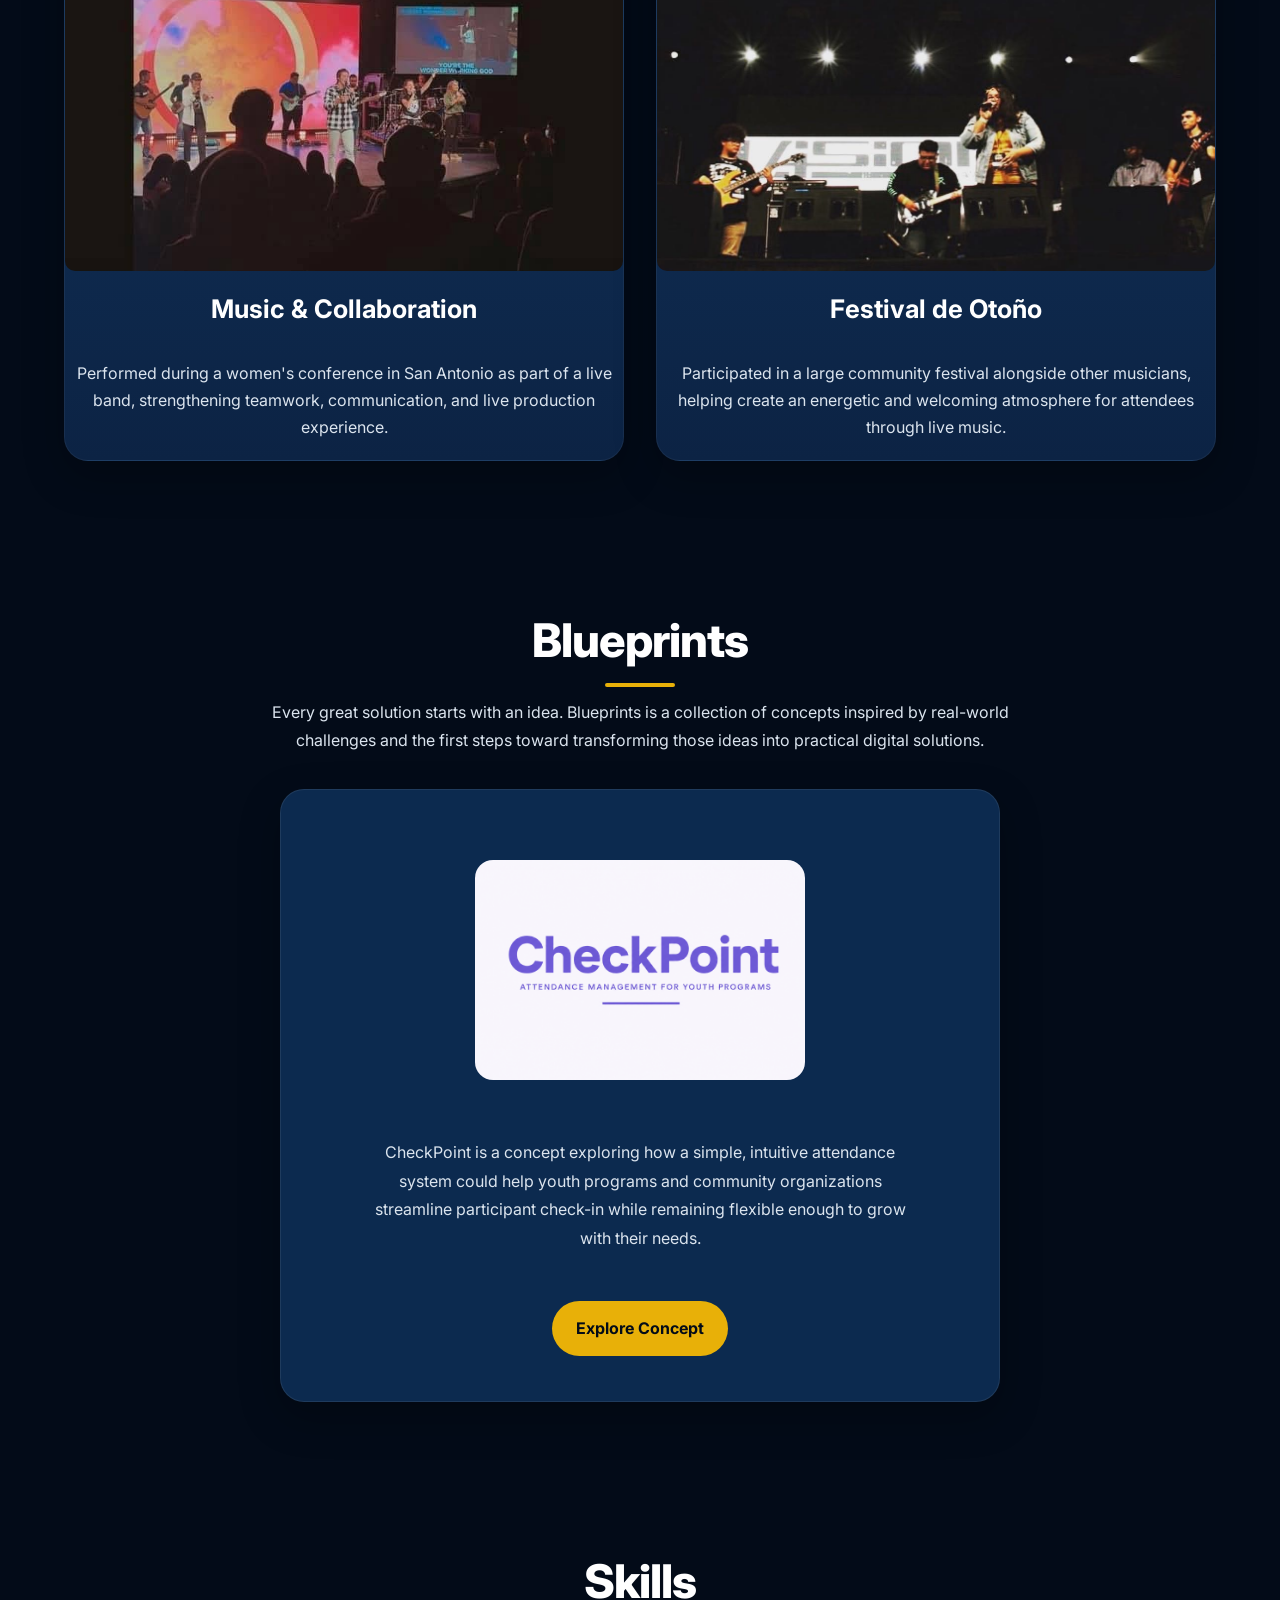
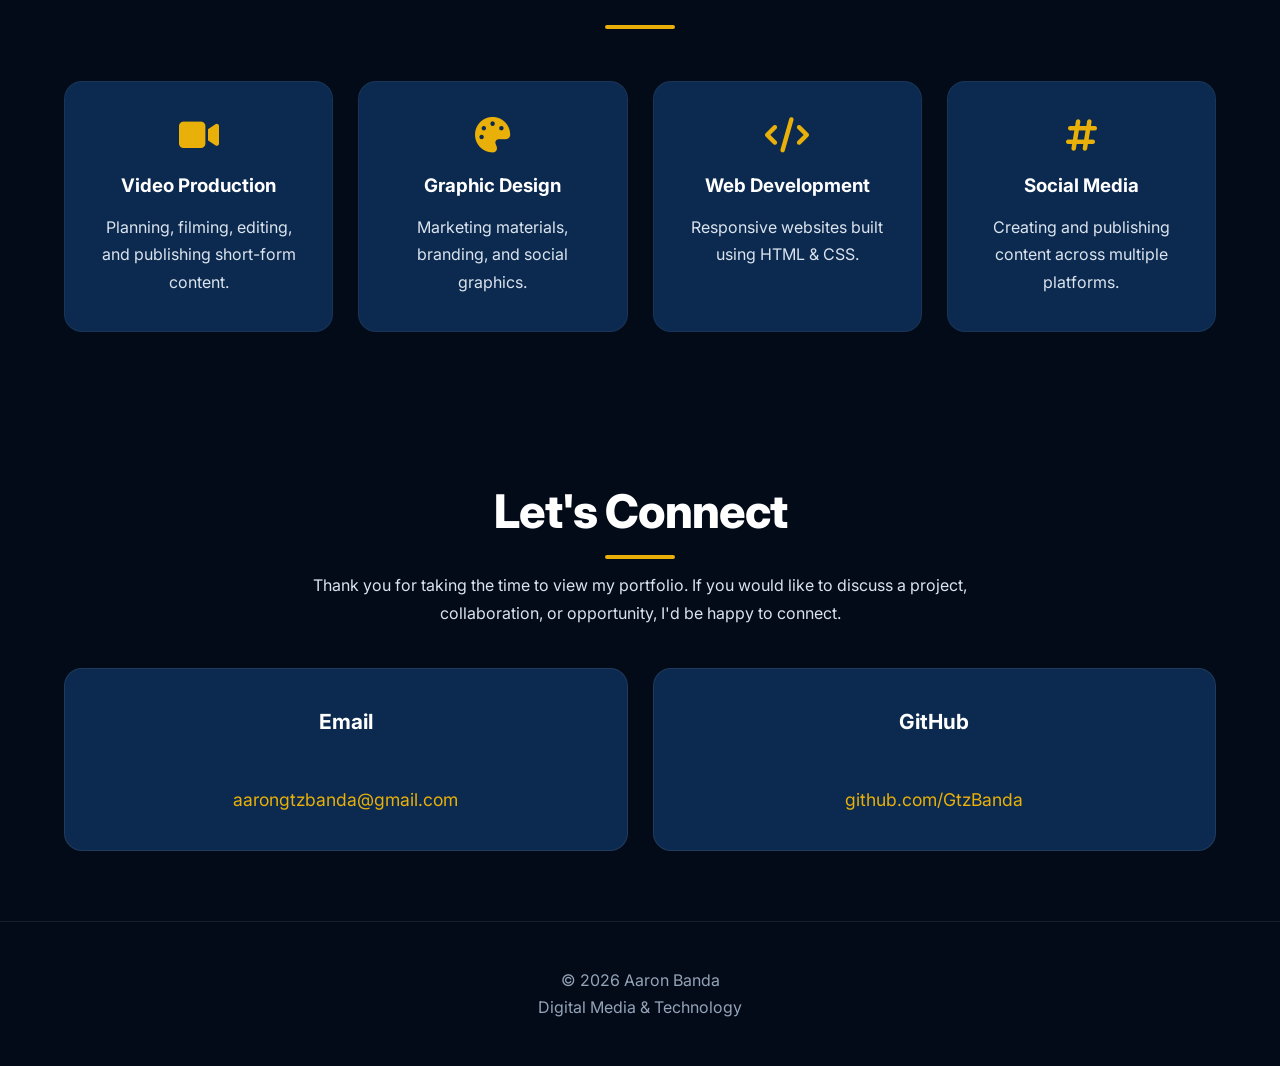
==== commit e06c171e: "Added checkpoint" ====
--- a/index.html
+++ b/index.html
@@ -34,11 +34,13 @@
 
             <li><a href="#about">About</a></li>
 
+            <li><a href="#projects">Projects</a></li>
+
+            <li><a href="#blueprints">Blueprints</a></li>
+
+            <li><a href="#creative">Creative Experience</a></li>
+
             <li><a href="#skills">Skills</a></li>
-
-            <li><a href="#projects">Projects</a></li>
-
-            <li><a href="#creative">Creative Portfolio</a></li>
 
             <li><a href="#contact">Contact</a></li>
 
@@ -162,154 +164,135 @@
 A selection of projects demonstrating my experience
 in digital media, web development, and marketing.
 
-</p>
-
-<div class="projects-grid">
-
-<!-- VIDEO PROJECT -->
-
-<div class="project-card">
-
-<h3>
-
- Video Production
-
-</h3>
-
-<p>
-
-Short-form content created and published across
-multiple social media platforms.
-
-</p>
-
-<div class="platform-links">
-
-<a class="tiktok"
-href="https://www.tiktok.com/@aaronbanda10/video/7492955878044323102"
-target="_blank">
-
-<i class="fa-brands fa-tiktok"></i>
-
-TikTok
-
-</a>
-
-<a class="youtube"
-href="https://www.youtube.com/shorts/7Bnrv70M-OU"
-target="_blank">
-
-<i class="fa-brands fa-youtube"></i>
-
-YouTube Shorts
-
-</a>
-
-<a class="instagram"
-href="https://www.instagram.com/tv/CZaJv6SqbjF/"
-target="_blank">
-
-<i class="fa-brands fa-instagram"></i>
-
-Instagram
-
-</a>
-
-<a class="facebook"
-href="https://www.facebook.com/gutierrezbanda/videos/juanes-la-camisa-negra-juanes-lacamisanegra-guitarcover-basscover-ukulelecover-a/296521766412196/?mibextid=wwXIfr&rdid=jMNArOCUU3RMzZvc"
-target="_blank">
-
-<i class="fa-brands fa-facebook-f"></i>
-
-Facebook
-
-</a>
-
-</div>
-
-</div>
-<!-- ========================= -->
-<!-- THE 915 NOTARY -->
-<!-- ========================= -->
-
-<div class="project-card">
-
-    <h3>
-
-        The 915 Notary
-
-    </h3>
-
-    <img src="images/graphics/notary-flyer.jpg"
-     class="project-image preview-image"
-     alt="The 915 Notary Flyer">
-
-    <p>
-
-        Designed the branding and primary marketing
-        flyer for a Texas mobile notary business.
-        This project focused on creating a clean,
-        professional design that communicates trust,
-        convenience, and reliability.
-
-    </p>
-
-</div>
-
-
-<!-- ========================= -->
-<!-- PERSONAL LANDING PAGE -->
-<!-- ========================= -->
-
-<div class="project-card">
-
-    <h3>
-
-        HTML & CSS Website Project
-
-    </h3>
-
-    <p>
-
-        Designed and developed a responsive website using HTML and CSS as part of a web development course. This project demonstrates page layout, navigation, typography, responsive design, and clean front-end development practices.
-        
-        </p>
-
-    <a
-        class="project-button"
-        href="https://gtzbanda.github.io/cmpa-3304-portfolio/week-04-exercise-02/"
-        target="_blank">
-
-        View Project →
-
-    </a>
-
-</div>
-
-
-<!-- ========================= -->
-<!-- MUSIC KNOWLEDGE BASE -->
-<!-- ========================= -->
-
-<div class="project-card">
-
-    <h3>
-
-        Momento
-
-    </h3>
-
-    <img src="images/graphics/momento-project.jpg"
-     class="project-image preview-image"
-     alt="Momento Project">
-
-    <p>
-
-        Momento is a concept for a digital platform designed to transform digital tickets and QR codes into personalized keepsakes. The idea focuses on helping people preserve meaningful memories while exploring user experience, digital product design, and creative problem solving.
-
-    </p>
-
-</div>
+</p>    
+
+<div class="projects-layout">
+
+    <!-- LEFT -->
+
+    <div class="project-side">
+
+        <div class="project-card">
+
+            <img
+                src="images/graphics/notary-flyer.jpg"
+                class="project-image preview-image"
+                alt="The 915 Notary">
+
+            <div class="project-content">
+
+                <h3>The 915 Notary</h3>
+
+                <p>
+                    Branding, marketing materials, and visual identity created
+                    for a Texas mobile notary business focused on professionalism
+                    and trust.
+                </p>
+
+            </div>
+
+        </div>
+
+    </div>
+
+    <!-- CENTER -->
+
+    <div class="project-center">
+
+        <div class="project-card video-card">
+
+            <div class="video-header">
+
+                <i class="fa-solid fa-film"></i>
+
+                <h3>Video Production</h3>
+
+            </div>
+
+            <p>
+
+                Produced, edited, and published short-form content across
+                TikTok, Instagram, Facebook, and YouTube. Experience includes
+                filming, editing, publishing, and audience engagement.
+
+            </p>
+
+            <div class="platform-links">
+
+                <a class="tiktok"
+                href="https://www.tiktok.com/@aaronbanda10/video/7492955878044323102"
+                target="_blank">
+
+                    <i class="fa-brands fa-tiktok"></i>
+
+                    TikTok
+
+                </a>
+
+                <a class="youtube"
+                href="https://www.youtube.com/shorts/7Bnrv70M-OU"
+                target="_blank">
+
+                    <i class="fa-brands fa-youtube"></i>
+
+                    YouTube
+
+                </a>
+
+                <a class="instagram"
+                href="https://www.instagram.com/tv/CZaJv6SqbjF/"
+                target="_blank">
+
+                    <i class="fa-brands fa-instagram"></i>
+
+                    Instagram
+
+                </a>
+
+                <a class="facebook"
+                href="https://www.facebook.com/gutierrezbanda/videos/juanes-la-camisa-negra-juanes-lacamisanegra-guitarcover-basscover-ukulelecover-a/296521766412196/?mibextid=wwXIfr&rdid=jMNArOCUU3RMzZvc"
+                target="_blank">
+
+                    <i class="fa-brands fa-facebook-f"></i>
+
+                    Facebook
+
+                </a>
+
+            </div>
+
+        </div>
+
+    </div>
+
+    <!-- RIGHT -->
+
+    <div class="project-side">
+
+        <div class="project-card">
+
+            <img
+                src="images/graphics/momento-project.jpg"
+                class="project-image preview-image"
+                alt="Momento">
+
+            <div class="project-content">
+
+                <h3>Momento</h3>
+
+                <p>
+
+                    A digital product concept that transforms digital tickets
+                    into personalized keepsakes through thoughtful UX and visual
+                    design.
+
+                </p>
+
+            </div>
+
+        </div>
+
+    </div>
 
 </div>
 
@@ -411,6 +394,62 @@
 </section>
 
 <!-- ========================= -->
+<!-- BLUEPRINTS -->
+<!-- ========================= -->
+
+<section id="blueprints" class="section">
+
+    <div class="container">
+
+        <h2>Blueprints</h2>
+
+        <p class="section-intro blueprint-intro">
+
+            Every great solution starts with an idea. Blueprints is a collection
+            of concepts inspired by real-world challenges and the first steps
+            toward transforming those ideas into practical digital solutions.
+
+        </p>
+
+        <div class="project-card blueprint-card">
+
+            <div class="blueprint-image">
+
+                <img
+                    src="images/graphics/checkpoint-project.jpg"
+                    alt="CheckPoint">
+
+            </div>
+
+            <div class="project-content">
+
+
+                <p>
+
+                    CheckPoint is a concept exploring how a simple, intuitive
+                    attendance system could help youth programs and community
+                    organizations streamline participant check-in while remaining
+                    flexible enough to grow with their needs.
+
+                </p>
+
+                <a
+                    href="checkpoint/index.html"
+                    class="project-button">
+
+                    Explore Concept
+
+                </a>
+
+            </div>
+
+        </div>
+
+    </div>
+
+</section>
+
+<!-- ========================= -->
 <!-- SKILLS -->
 <!-- ========================= -->
 
@@ -588,3 +627,4 @@
 </body>
 
 </html>
+
--- a/style.css
+++ b/style.css
@@ -14,7 +14,7 @@
 
     font-family:'Inter',sans-serif;
 
-    background:#0f172a;
+    background:#030B18;
 
     color:white;
 
@@ -69,7 +69,7 @@
 
     z-index:1000;
 
-    background:rgba(15,23,42,.90);
+    background:rgba(3,11,24,.92);
 
     backdrop-filter:blur(10px);
 
@@ -121,7 +121,33 @@
 
 .nav-links a:hover{
 
-    color:#38bdf8;
+    color:#E8B008;
+
+}
+
+.nav-links a::after{
+
+    content:"";
+
+    position:absolute;
+
+    left:0;
+
+    bottom:-6px;
+
+    width:0;
+
+    height:2px;
+
+    background:#E8B008;
+
+    transition:.3s;
+
+}
+
+.nav-links a:hover::after{
+
+    width:100%;
 
 }
 
@@ -132,7 +158,7 @@
 
 .hero{
 
-    padding:100px 0 60px;
+    padding:40px 0 20px;
 
     display:flex;
 
@@ -152,7 +178,7 @@
 
 .hero-tag{
 
-    color:#38bdf8;
+    color:#E8B008;
 
     font-weight:700;
 
@@ -172,7 +198,7 @@
 
 .hero-description{
 
-    color:#cbd5e1;
+    color:#dbe4ee;
 
     font-size:1.2rem;
 
@@ -197,9 +223,9 @@
 
 .btn-primary{
 
-    background:#38bdf8;
-
-    color:#0f172a;
+    background:#E8B008;
+
+    color:#030B18;
 
     padding:15px 34px;
 
@@ -213,15 +239,17 @@
 
 .btn-primary:hover{
 
-    transform:translateY(-4px);
+    transform:translateY(-3px);
+
+    box-shadow:0 15px 35px rgba(232,176,8,.35);
 
 }
 
 .btn-secondary{
 
-    border:2px solid #38bdf8;
-
-    color:#38bdf8;
+    border:2px solid #E8B008;
+
+    color:#E8B008;
 
     padding:15px 34px;
 
@@ -233,28 +261,13 @@
 
 .btn-secondary:hover{
 
-    background:#38bdf8;
-
-    color:#0f172a;
-
-}
-
-
-/* =========================
-   ABOUT
-========================= */
-
-.about-text{
-
-    max-width:850px;
-
-    margin:0 auto;
-
-    text-align:center;
-
-    font-size:1.15rem;
-
-    color:#cbd5e1;
+    background:#E8B008;
+
+    color:#030B18;
+
+    transform:translateY(-3px);
+
+    box-shadow:0 15px 35px rgba(232,176,8,.25);
 
 }
 
@@ -271,19 +284,26 @@
 
     gap:25px;
 
+    margin-top:40px;
+
 }
 
 .skill-card{
 
-    background:#1e293b;
+    background:#0C2A4F;
 
     padding:35px;
 
     border-radius:18px;
 
-    text-align:center;
-
-    transition:.3s;
+    border:1px solid rgba(255,255,255,.08);
+
+    text-align:center;
+
+    transition:
+        transform .35s ease,
+        box-shadow .35s ease,
+        border-color .35s ease;
 
 }
 
@@ -291,13 +311,17 @@
 
     transform:translateY(-8px);
 
+    border-color:#E8B008;
+
+    box-shadow:0 28px 60px rgba(0,0,0,.35);
+
 }
 
 .skill-card i{
 
     font-size:2.2rem;
 
-    color:#38bdf8;
+    color:#E8B008;
 
     margin-bottom:18px;
 
@@ -311,7 +335,7 @@
 
 .skill-card p{
 
-    color:#cbd5e1;
+    color:#dbe4ee;
 
 }
 /* =========================
@@ -320,7 +344,7 @@
 
 .section-intro{
 
-    color:#cbd5e1;
+    color:#dbe4ee;
 
     max-width:700px;
 
@@ -330,42 +354,61 @@
 
 }
 
-.projects-grid{
-
-    display:grid;
-
-    grid-template-columns:repeat(auto-fit,minmax(340px,1fr));
-
-    gap:35px;
-
-    align-items:stretch;
-
-}
+
 .project-card{
 
-    background:#1e293b;
-
-    border-radius:18px;
-
-    padding:30px;
+    grid-column:span 4;
 
     display:flex;
 
     flex-direction:column;
 
-    box-shadow:0 10px 30px rgba(0,0,0,.25);
-
-    transition:.3s;
-
-    overflow: visible;
+    background:linear-gradient(180deg,#12345d,#0c2344);
+
+    border:1px solid rgba(255,255,255,.08);
+
+    border-radius:24px;
+
+    overflow:hidden;
+
+    padding:0;
+
+    box-shadow:0 15px 40px rgba(0,0,0,.25);
+
+    transition:
+        transform .35s ease,
+        box-shadow .35s ease,
+        border-color .35s ease;
 
 }
 
 .project-card:hover{
 
-    transform:translateY(-8px) scale(1.03);
-
-    z-index:100;
+    transform:translateY(-8px);
+
+    border-color:#E8B008;
+
+    box-shadow:0 28px 60px rgba(0,0,0,.35);
+
+}
+
+
+
+
+
+
+
+
+.project-card:hover{
+
+    transform:
+        translateY(-10px)
+        scale(1.015);
+
+    border-color:#E8B008;
+
+    box-shadow:
+        0 30px 60px rgba(0,0,0,.35);
 
 }
 
@@ -383,42 +426,48 @@
 
 .project-card p{
 
-    color:#cbd5e1;
-
-    margin:20px 0;
-
-    text-align:center;
+    color:#dbe4ee;
+
+    margin:18px 0;
+
+    text-align:center;
+
+    line-height:1.75;
 
 }
 
 .project-image{
 
-    width:85%;
-
-    margin:20px auto;
+    width:100%;
 
     display:block;
 
-    border-radius:12px;
-
-    transition:transform .35s ease;
-
-    cursor:pointer;
-
-}
+    object-fit:cover;
+
+    aspect-ratio:4/5;
+
+    transition:
+        transform .75s cubic-bezier(.22,.61,.36,1),
+        filter .75s ease,
+        box-shadow .75s ease;
+
+}
+
+.project-card:hover .project-image{
+
+    transform:scale(1.08);
+
+    filter:brightness(1.05);
+
+}
+
 .project-image:hover{
 
-    transform:scale(1.4);
-
-    position:relative;
-
-    z-index:999;
-
-    box-shadow:0 20px 40px rgba(0,0,0,.5);
-
-}
-
-
+    transform:scale(1.05);
+
+    filter:brightness(1.03);
+
+}
 
 /* =========================
    TAGS
@@ -534,9 +583,9 @@
 
     margin-top:18px;
 
-    background:#38bdf8;
-
-    color:#0f172a;
+    background:#E8B008;
+
+    color:#030B18;
 
     padding:14px 24px;
 
@@ -571,15 +620,52 @@
 
 }
 
+#contact{
+
+    text-align:center;
+
+}
+
+#contact > .container > p{
+
+    max-width:700px;
+
+    margin:0 auto 40px;
+
+    text-align:center;
+
+    line-height:1.8;
+
+    color:#dbe4ee;
+
+}
+
 .contact-links p{
 
-    background:#1e293b;
+    background:#0C2A4F;
 
     padding:35px;
 
     border-radius:18px;
 
-    text-align:center;
+    border:1px solid rgba(255,255,255,.08);
+
+    text-align:center;
+
+    transition:
+        transform .35s ease,
+        box-shadow .35s ease,
+        border-color .35s ease;
+
+}
+
+.contact-links p:hover{
+
+    transform:translateY(-8px);
+
+    border-color:#E8B008;
+
+    box-shadow:0 28px 60px rgba(0,0,0,.35);
 
 }
 
@@ -595,7 +681,7 @@
 
 .contact-links a{
 
-    color:#38bdf8;
+    color:#E8B008;
 
     text-decoration:none;
 
@@ -605,7 +691,7 @@
 
 .contact-links a{
 
-    color:#38bdf8;
+    color:#E8B008;
 
 }
 
@@ -694,7 +780,11 @@
 
 h2{
 
-    font-size:2.6rem;
+    font-size:2.9rem;
+
+    font-weight:800;
+
+    letter-spacing:-1px;
 
     margin-bottom:20px;
 
@@ -708,11 +798,15 @@
 
 }
 
+h2::after{
+
     content:"";
 
     position:absolute;
 
-    left:0;
+    left:50%;
+
+    transform:translateX(-50%);
 
     bottom:-8px;
 
@@ -720,7 +814,7 @@
 
     height:4px;
 
-    background:#38bdf8;
+    background:#E8B008;
 
     border-radius:20px;
 
@@ -768,7 +862,11 @@
 
 .nav-links a{
 
-    font-weight:600;
+    color:white;
+
+    position:relative;
+
+    transition:all .3s ease;
 
 }
 
@@ -800,9 +898,9 @@
 
 ::selection{
 
-    background:#38bdf8;
-
-    color:#0f172a;
+    background:#E8B008;
+
+    color:#030B18;
 
 }
 .projects-grid .project-card:last-child{
@@ -859,23 +957,21 @@
 
     display:grid;
 
-    grid-template-columns:repeat(auto-fit,minmax(300px,1fr));
-
-    gap:30px;
-
-    margin-top:50px;
+    grid-template-columns:repeat(2,1fr);
+
+    gap:32px;
 
 }
 
 #creative .project-card{
 
+    grid-column:auto;
+
     display:flex;
 
     flex-direction:column;
 
-    justify-content:flex-start;
-
-    overflow:hidden;
+    height:100%;
 
 }
 
@@ -883,7 +979,7 @@
 
     width:100%;
 
-    height:220px;
+    height:400px;
 
     object-fit:cover;
 
@@ -891,25 +987,44 @@
 
     margin-bottom:20px;
 
+    transition:
+        transform .45s ease,
+        box-shadow .45s ease,
+        filter .45s ease;
+
+}
+
+#creative .project-image:hover{
+
+    transform:scale(1.15);
+
+    filter:brightness(1.05);
+
+    box-shadow:0 22px 45px rgba(0,0,0,.35);
+
 }
 
 #creative h3{
 
     margin-bottom:15px;
 
+    text-align:center;
+
 }
 
 #creative p{
 
     line-height:1.7;
 
+    text-align:center;
+
 }
 
 #creative .section-intro{
 
     max-width:750px;
 
-    margin:0 auto;
+    margin:0 auto 40px;
 
 }
 
@@ -925,27 +1040,48 @@
 
     justify-content:center;
 
-    gap:50px;
-
-    margin-top:50px;
-
-    flex-wrap:wrap;
+    gap:40px;
+
+    margin-top:30px;
+
+    flex-wrap:nowrap;
 
 }
 
 .about-image img{
 
-    width:300px;
+    width:400px;
+
+    height:400px;
+
+    object-fit:cover;
 
     border-radius:18px;
 
-    box-shadow:0 20px 40px rgba(0,0,0,.35);
+    border:2px solid transparent;
+
+    box-shadow:0 25px 60px rgba(0,0,0,.35);
+
+    transition:
+        transform .35s ease,
+        box-shadow .35s ease,
+        border-color .35s ease;
+
+}
+
+.about-image img:hover{
+
+    transform:translateY(-8px);
+
+    border-color:#E8B008;
+
+    box-shadow:0 35px 80px rgba(0,0,0,.45);
 
 }
 
 .about-info{
 
-    max-width:650px;
+    max-width:700px;
 
 }
 
@@ -953,9 +1089,27 @@
 
     text-align:left;
 
-    line-height:1.9;
-
-    font-size:1.1rem;
+    line-height:1.8;
+
+    font-size:1rem;
+
+    margin:0;
+
+}
+
+@media(max-width:900px){
+
+    .about-content{
+
+        flex-wrap:wrap;
+
+    }
+
+    .about-text{
+
+        text-align:center;
+
+    }
 
 }
 
@@ -967,4 +1121,272 @@
 
     }
 
+}
+
+/* Interview polish */
+.skill-card,.project-card,.creative-card,.contact-card{
+transition:transform .25s ease, box-shadow .25s ease;
+}
+.skill-card:hover,.project-card:hover,.creative-card:hover,.contact-card:hover{
+transform:translateY(-8px);
+box-shadow:0 14px 28px rgba(0,0,0,.25);
+}
+.btn-primary:hover,.btn-secondary:hover{
+box-shadow:0 10px 24px rgba(232,176,8,.35);
+}
+
+/* ================================================= */
+/* NEW PROJECT LAYOUT */
+/* ================================================= */
+
+
+
+.project-card:hover{
+
+    transform:translateY(-10px);
+
+    border-color:rgba(232,176,8,.45);
+
+    box-shadow:0 28px 60px rgba(0,0,0,.35);
+
+}
+/* ========================================= */
+/* NEW PROJECTS SECTION */
+/* ========================================= */
+
+.projects-layout{
+
+    display:grid;
+
+    grid-template-columns:1fr 1.45fr 1fr;
+
+    gap:34px;
+
+    align-items:center;
+
+    margin-top:60px;
+
+}
+
+.project-side{
+
+    display:flex;
+
+}
+
+.project-center{
+
+    display:flex;
+
+}
+
+.projects-layout .project-card{
+
+    width:100%;
+
+    background:#0C2A4F;
+
+    border:1px solid rgba(255,255,255,.08);
+
+    border-radius:24px;
+
+    overflow:hidden;
+
+    box-shadow:0 18px 45px rgba(0,0,0,.30);
+
+    transition:
+    transform .35s ease,
+    box-shadow .35s ease,
+    border-color .35s ease;
+
+}
+
+.projects-layout .project-card:hover{
+
+    transform:translateY(-10px);
+
+    border-color:#E8B008;
+
+    box-shadow:0 28px 60px rgba(0,0,0,.40);
+
+}
+
+.video-card{
+
+    padding:45px;
+
+    min-height:620px;
+
+    display:flex;
+
+    flex-direction:column;
+
+    justify-content:center;
+
+}
+
+.project-side .project-card{
+
+    min-height:520px;
+
+}
+
+.project-content{
+
+    padding:28px;
+
+}
+
+.video-header{
+
+    display:flex;
+
+    flex-direction:column;
+
+    align-items:center;
+
+    gap:18px;
+
+    margin-bottom:35px;
+
+}
+
+.video-header i{
+
+    font-size:5rem;
+
+    color:#E8B008;
+
+}
+
+.video-header h3{
+
+    margin:0;
+
+    text-align:center;
+
+    font-size:2rem;
+
+}
+
+/* ================================================= */
+/* BLUEPRINTS */
+/* ================================================= */
+
+#blueprints{
+
+    text-align:center;
+
+}
+
+.blueprint-intro{
+
+    max-width:760px;
+
+    margin:0 auto 35px;
+
+}
+
+/* ---------- CARD ---------- */
+
+.blueprint-card{
+
+    background:#0C2A4F;
+
+    border:1px solid rgba(255,255,255,.08);
+
+    border-radius:24px;
+
+    overflow:hidden;
+
+    max-width:720px;
+
+    margin:0 auto;
+
+    transition:
+        transform .35s ease,
+        box-shadow .35s ease,
+        border-color .35s ease;
+
+}
+
+.blueprint-card:hover{
+
+    transform:translateY(-8px);
+
+    border-color:#E8B008;
+
+    box-shadow:0 28px 60px rgba(0,0,0,.35);
+
+}
+
+/* ---------- IMAGE ---------- */
+
+.blueprint-image{
+
+    display:flex;
+
+    justify-content:center;
+
+    padding:70px 0 30px;
+
+}
+
+.blueprint-image img{
+
+    width:100%;
+
+    max-width:330px;
+
+    display:block;
+
+    border-radius:18px;
+
+    cursor:pointer;
+
+    transition:
+        transform .45s ease,
+        box-shadow .45s ease;
+
+}
+
+.blueprint-image img:hover{
+
+    transform:scale(1.05);
+
+    box-shadow:0 25px 50px rgba(0,0,0,.35);
+
+}
+
+/* ---------- CONTENT ---------- */
+
+.blueprint-card .project-content{
+
+    text-align:center;
+
+    padding:10px 45px 45px;
+
+}
+.blueprint-card h3{
+
+    font-size:2.2rem;
+
+    margin-bottom:20px;
+
+}
+
+.blueprint-card p{
+
+    color:#dbe4ee;
+
+    line-height:1.8;
+
+    margin-bottom:30px;
+
+    max-width:560px;
+
+    margin-left:auto;
+
+    margin-right:auto;
+
 }
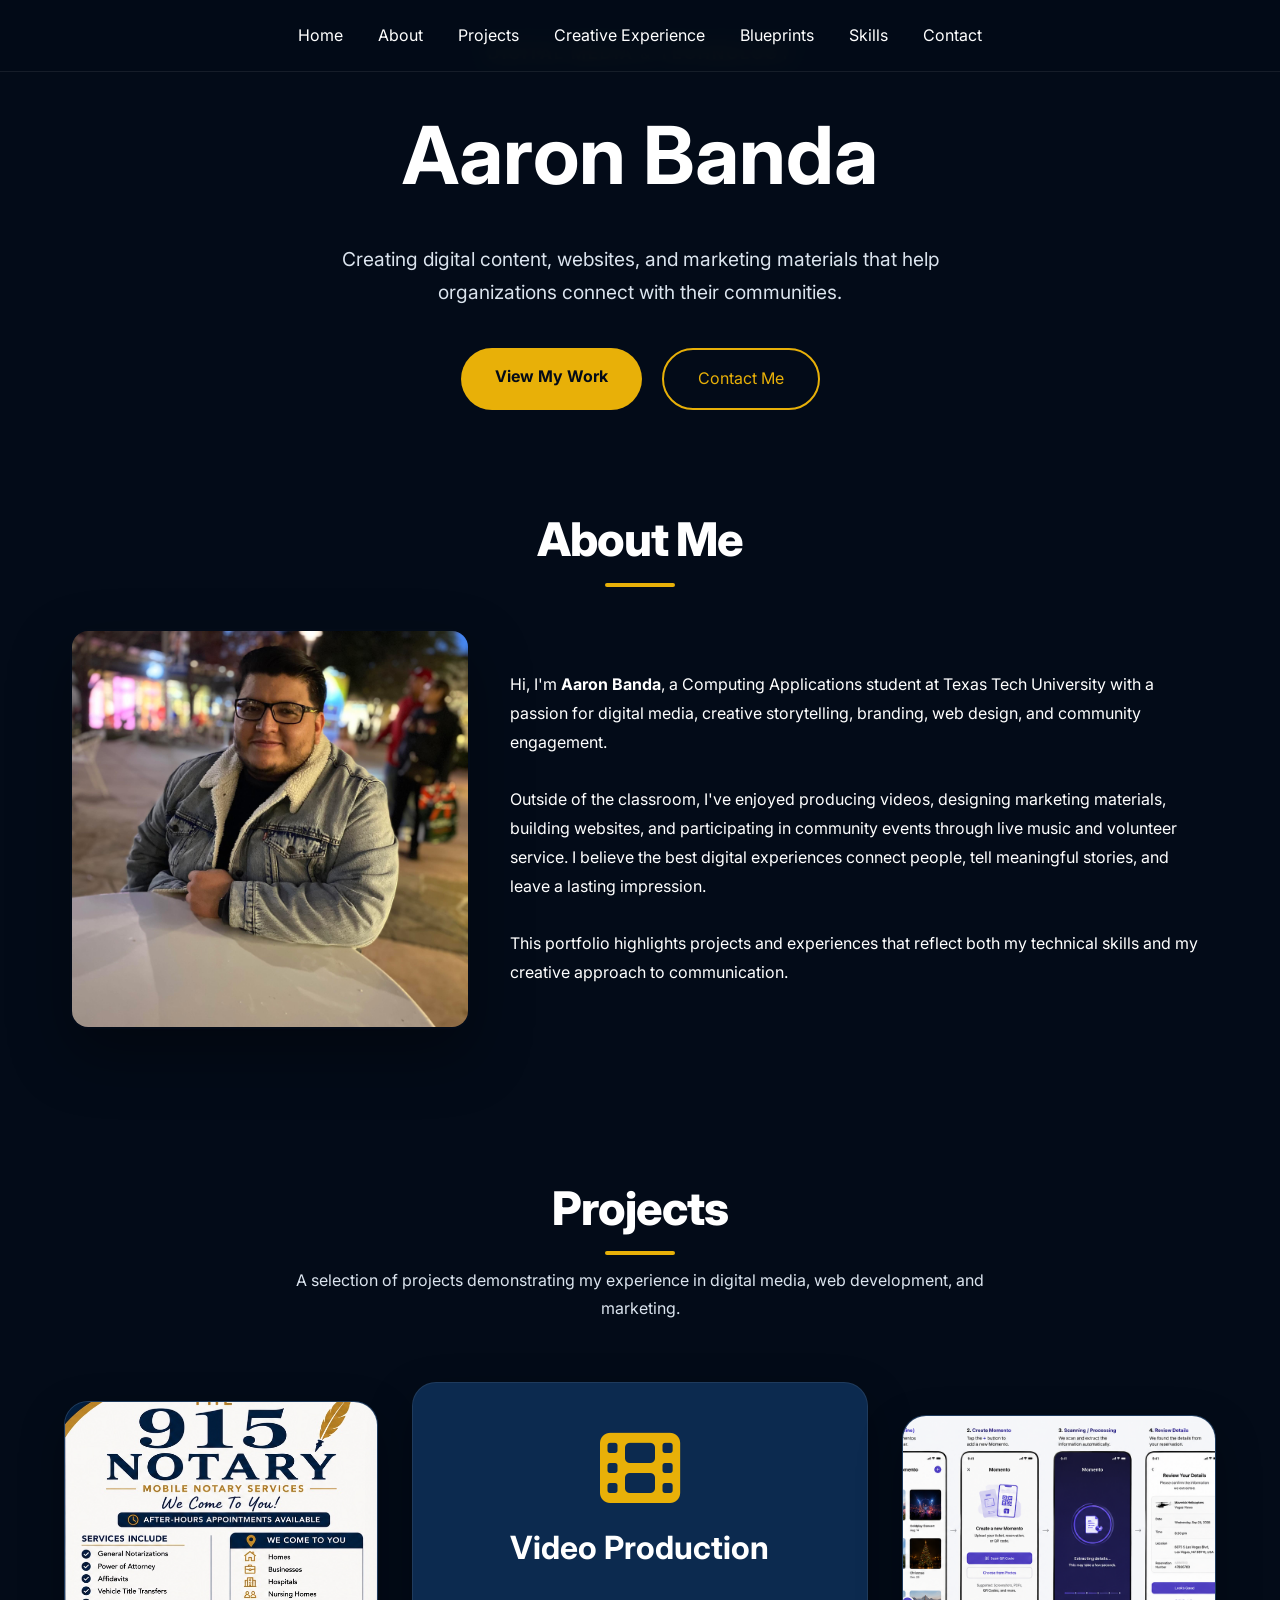
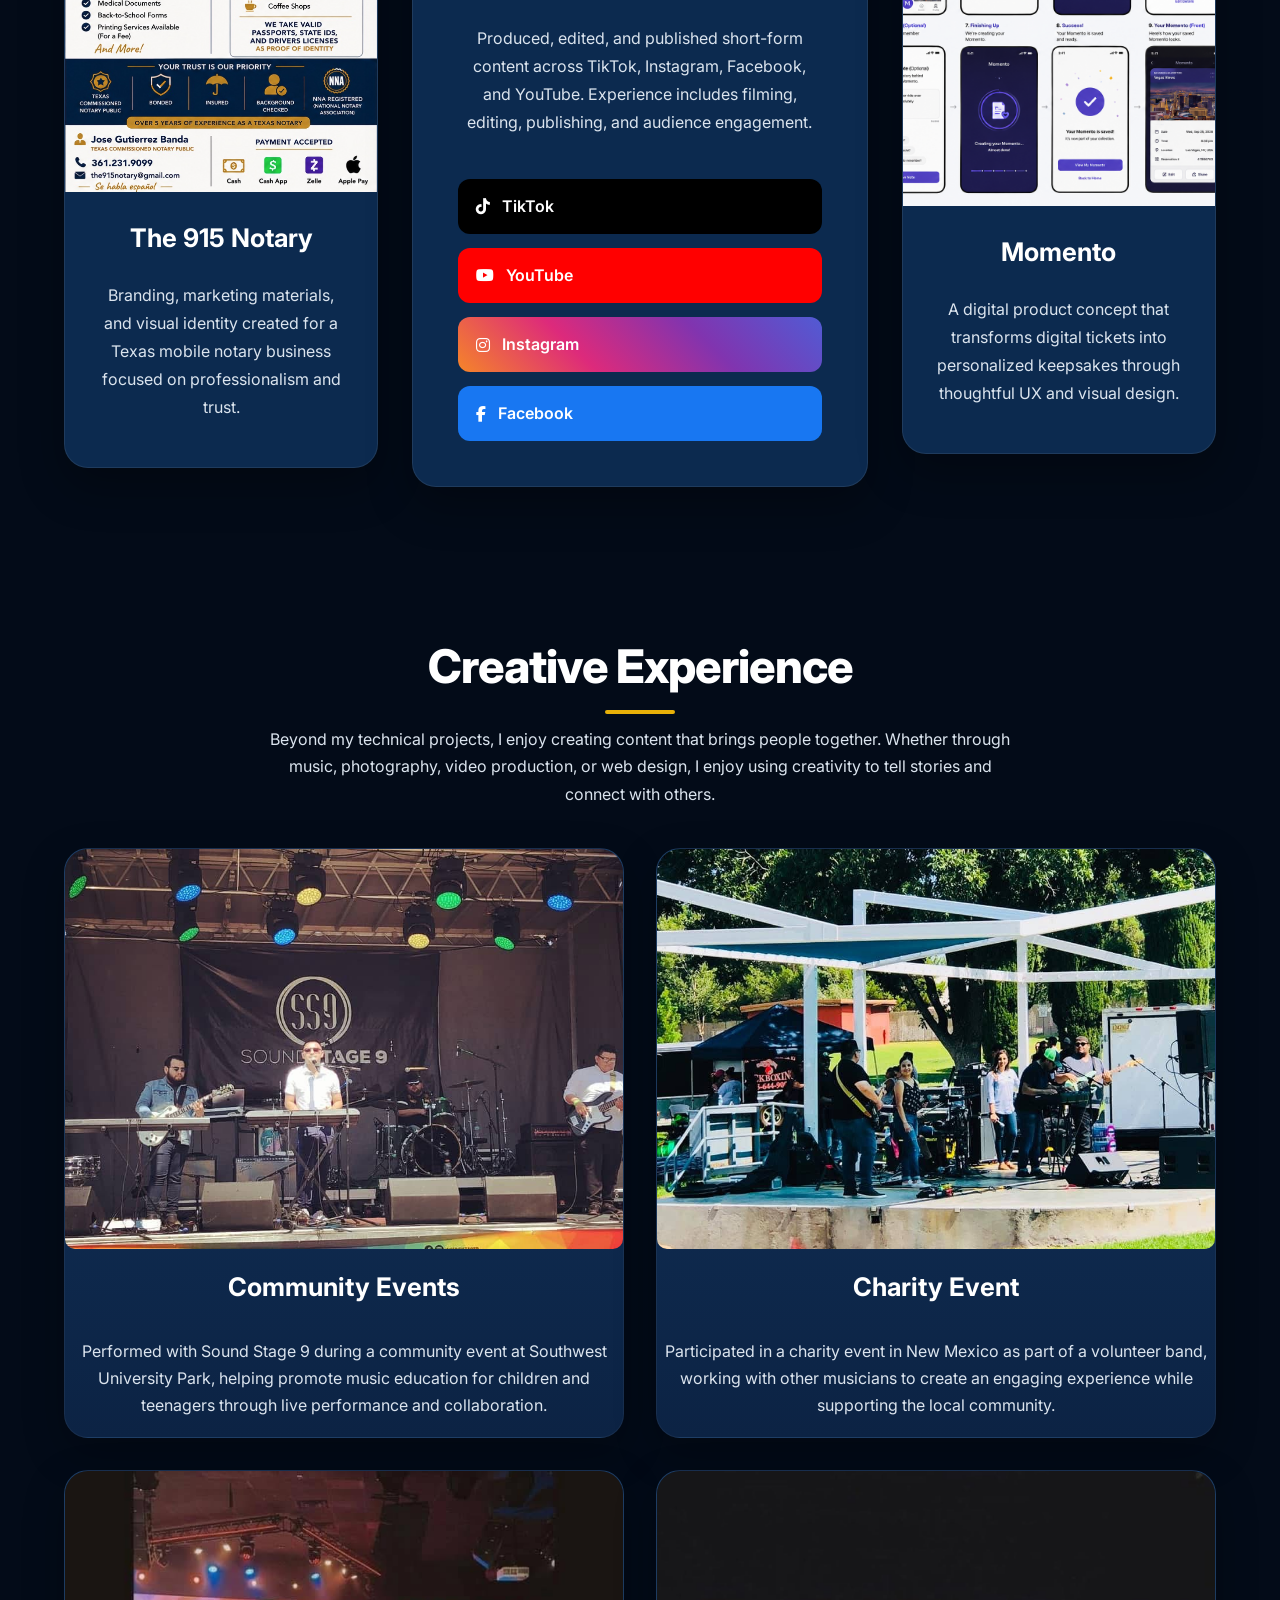
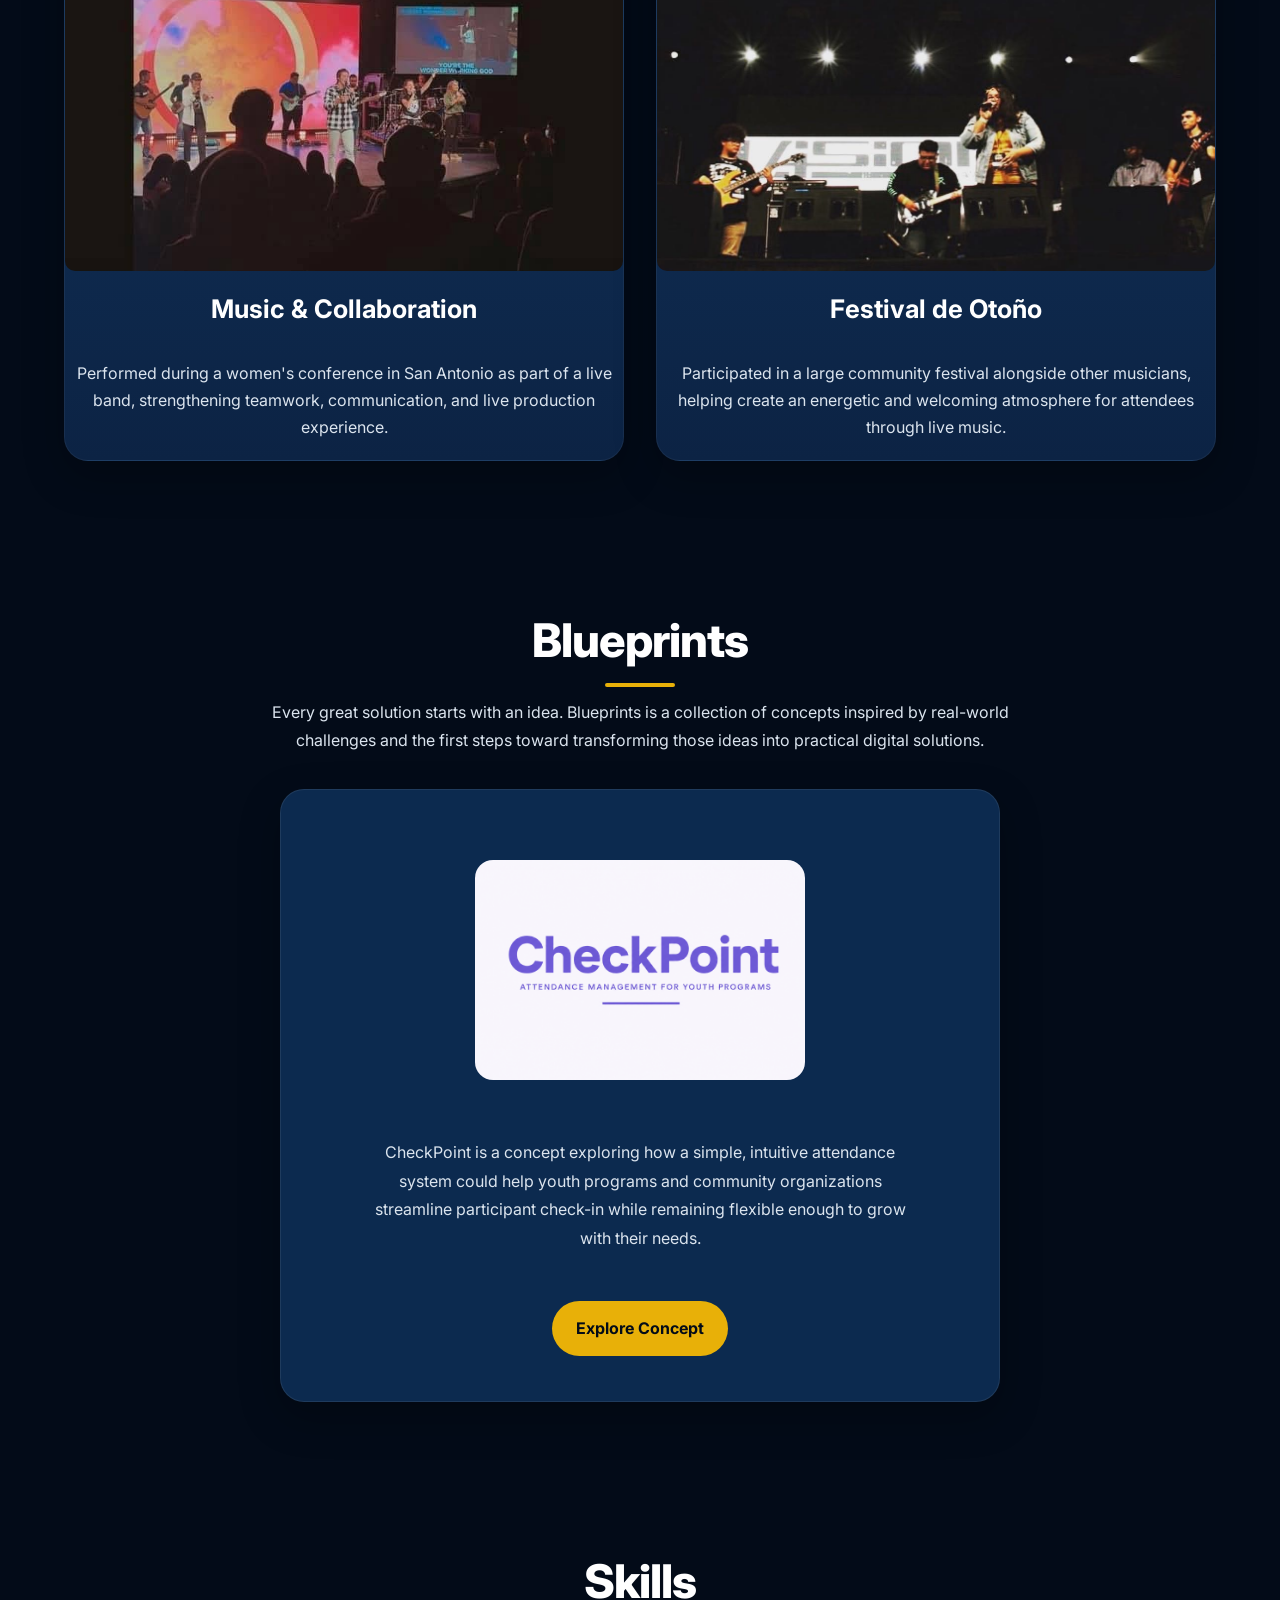
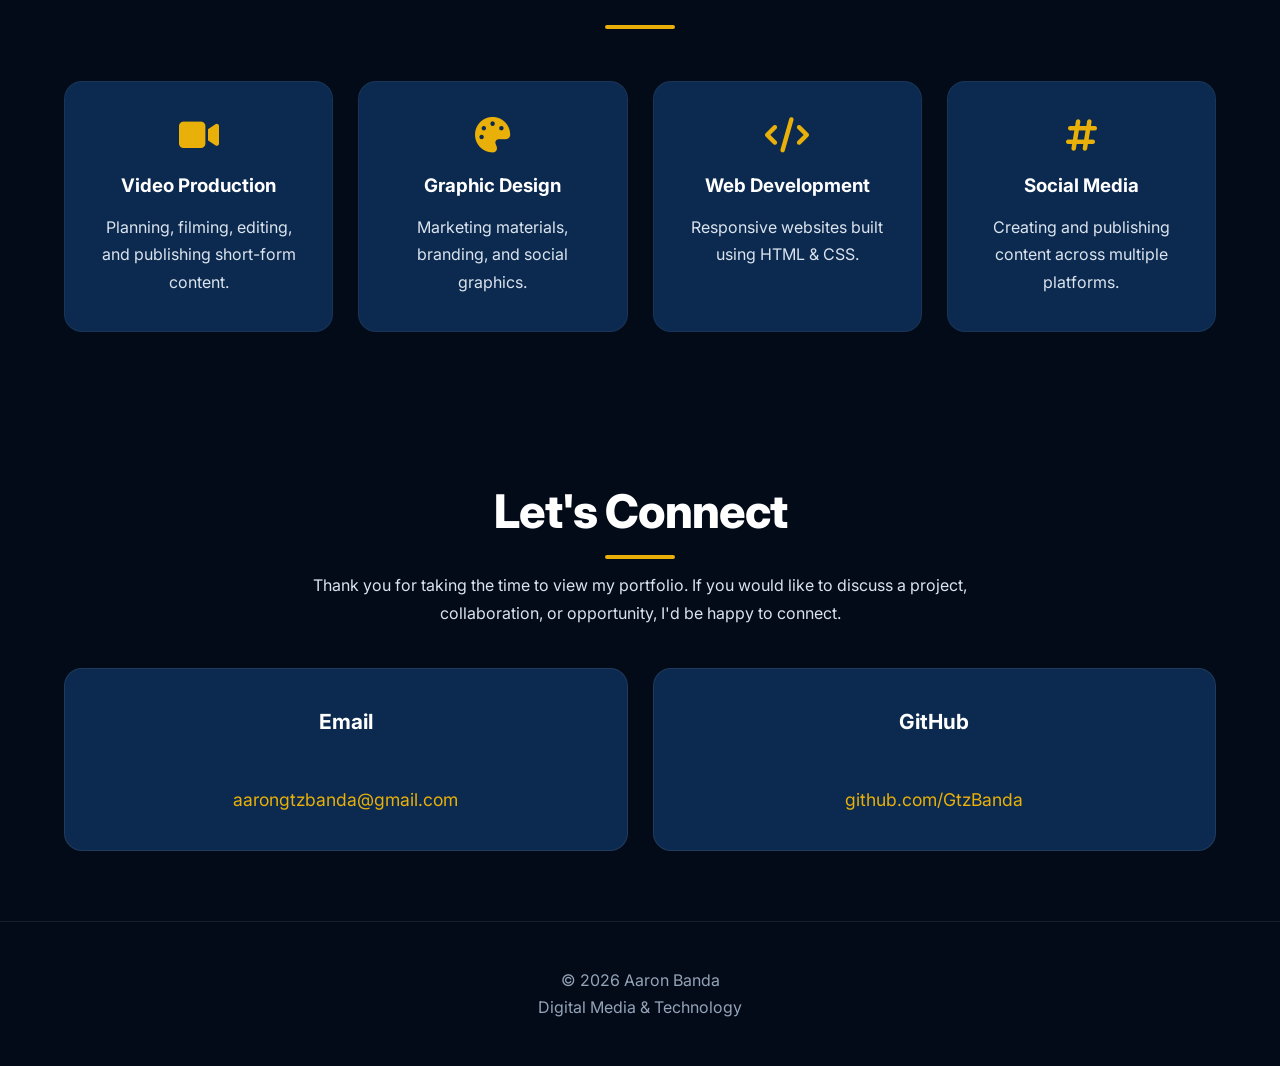
==== commit 38c6ddee: "Updated bar" ====
--- a/index.html
+++ b/index.html
@@ -36,9 +36,9 @@
 
             <li><a href="#projects">Projects</a></li>
 
+            <li><a href="#creative">Creative Experience</a></li>
+
             <li><a href="#blueprints">Blueprints</a></li>
-
-            <li><a href="#creative">Creative Experience</a></li>
 
             <li><a href="#skills">Skills</a></li>
 
